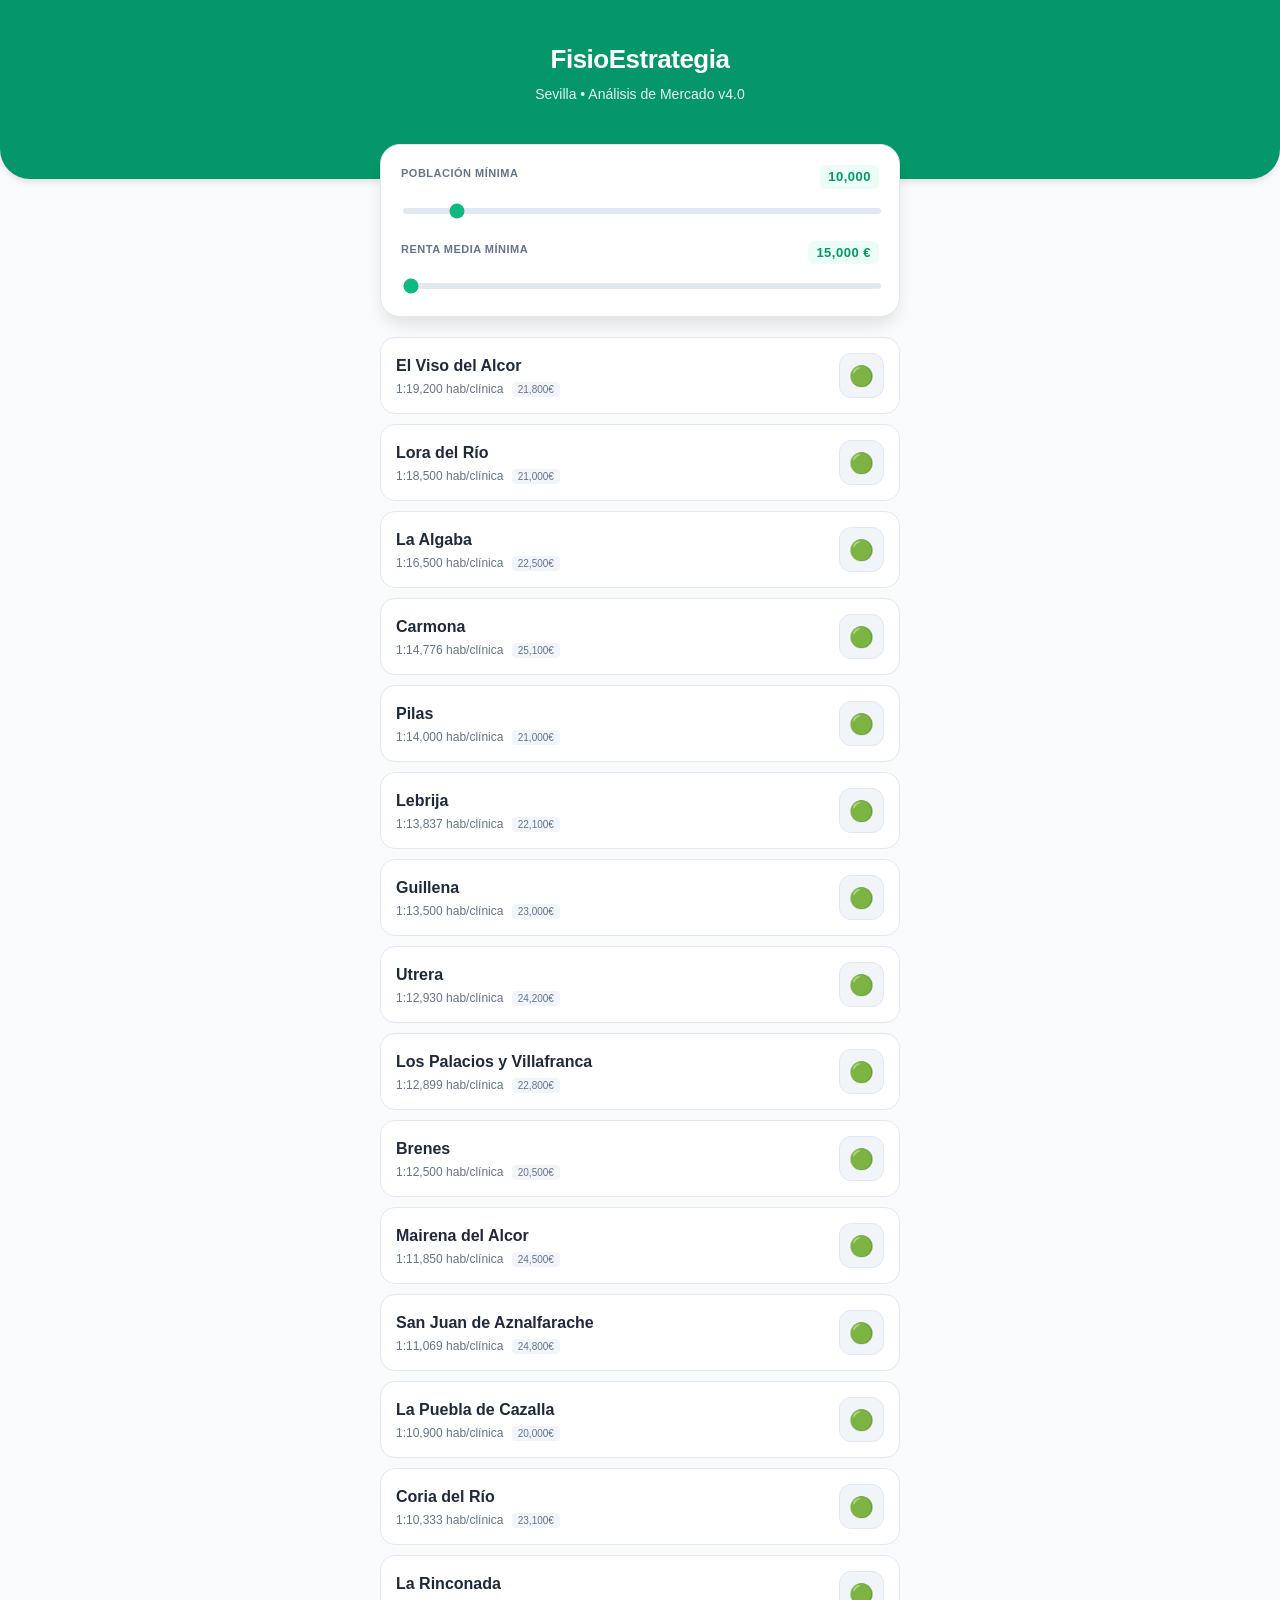
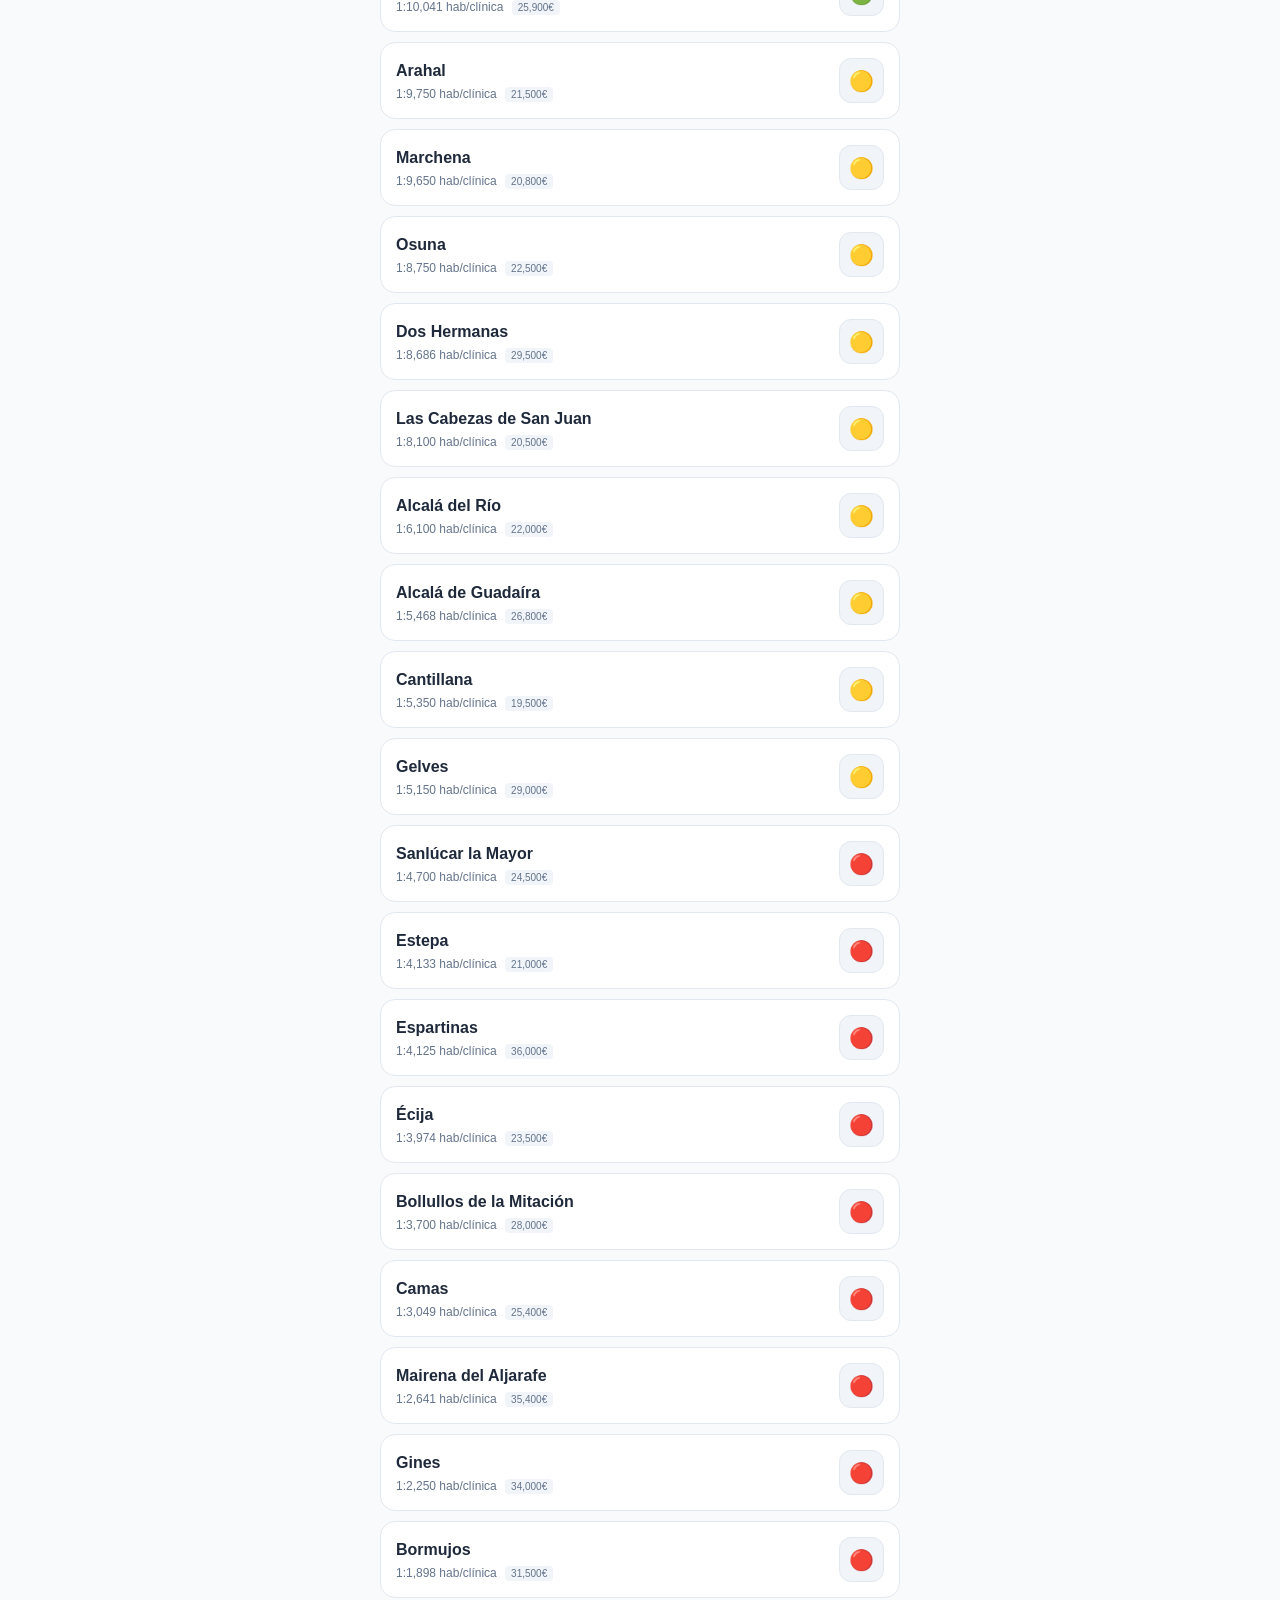
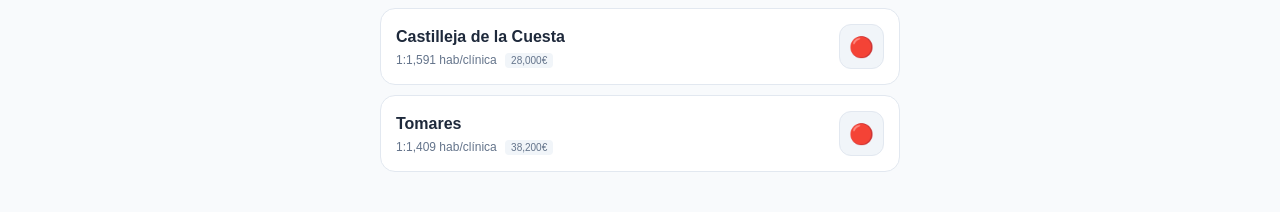
==== index.html @ c44bb5fb "Update index.html" ====
<!DOCTYPE html>
<html lang="es">
<head>
    <meta charset="UTF-8">
    <meta name="viewport" content="width=device-width, initial-scale=1.0, maximum-scale=1.0, user-scalable=no">
    <title>FisioEstrategia Sevilla</title>
    <style>
        :root { --p: #10b981; --pd: #059669; --bg: #f8fafc; --t: #1e293b; --tm: #64748b; }
        * { box-sizing: border-box; font-family: -apple-system, BlinkMacSystemFont, "Segoe UI", Roboto, Helvetica, Arial, sans-serif; }
        body { background: var(--bg); color: var(--t); margin: 0; padding-bottom: 40px; line-height: 1.5; }
        
        .header { background: var(--pd); color: white; padding: 40px 20px 60px; text-align: center; border-radius: 0 0 30px 30px; box-shadow: 0 4px 6px -1px rgba(0,0,0,0.1); }
        .header h1 { margin: 0; font-size: 26px; font-weight: 800; letter-spacing: -0.5px; }
        
        .main { max-width: 550px; margin: -35px auto 0; padding: 0 15px; }
        
        .card { background: white; border-radius: 20px; padding: 20px; border: 1px solid #e2e8f0; box-shadow: 0 10px 15px -3px rgba(0,0,0,0.1); margin-bottom: 20px; }
        
        .filter-label { display: flex; justify-content: space-between; font-weight: 800; font-size: 11px; text-transform: uppercase; letter-spacing: 0.5px; margin-bottom: 8px; color: var(--tm); }
        .val-tag { background: #ecfdf5; color: var(--pd); padding: 2px 8px; border-radius: 6px; font-size: 13px; }
        
        input[type=range] { width: 100%; height: 6px; background: #e2e8f0; border-radius: 5px; appearance: none; accent-color: var(--p); cursor: pointer; margin-bottom: 5px; }
        
        .list { display: flex; flex-direction: column; gap: 10px; }
        
        .item { background: white; border-radius: 15px; padding: 15px; border: 1px solid #e2e8f0; display: flex; align-items: center; justify-content: space-between; cursor: pointer; transition: transform 0.2s, background 0.2s; }
        .item:active { transform: scale(0.98); background: #f1f5f9; }
        
        .name { font-weight: 800; font-size: 16px; margin-bottom: 2px; color: var(--t); }
        .info { font-size: 12px; color: var(--tm); font-weight: 500; }
        
        .rank { font-size: 20px; background: #f1f5f9; width: 45px; height: 45px; display: flex; align-items: center; justify-content: center; border-radius: 12px; border: 1px solid #e2e8f0; }
        
        .badge-renta { font-size: 10px; background: #f1f5f9; padding: 2px 6px; border-radius: 4px; margin-left: 5px; color: var(--tm); }
    </style>
</head>
<body>

    <div class="header">
        <h1>FisioEstrategia</h1>
        <p style="opacity: 0.9; font-size: 14px; margin-top: 5px; font-weight: 500;">Sevilla • Análisis de Mercado v4.0</p>
    </div>

    <div class="main">
        <div class="card">
            <div class="filter-label">
                <span>Población Mínima</span>
                <span class="val-tag" id="pv">10.000</span>
            </div>
            <input type="range" id="pf" min="0" max="100000" step="5000" value="10000">

            <div class="filter-label" style="margin-top:20px;">
                <span>Renta Media Mínima</span>
                <span class="val-tag" id="rv">15.000 €</span>
            </div>
            <input type="range" id="rf" min="15000" max="40000" step="1000" value="15000">
        </div>

        <div id="list" class="list"></div>
    </div>

    <script>
        // Datos reales de los 35 municipios principales de Sevilla
        const data = [
            {n:"Dos Hermanas",p:138981,c:16,r:29500},
            {n:"Alcalá de Guadaíra",p:76547,c:14,r:26800},
            {n:"Utrera",p:51718,c:4,r:24200},
            {n:"Mairena del Aljarafe",p:47541,c:18,r:35400},
            {n:"La Rinconada",p:40162,c:4,r:25900},
            {n:"Écija",p:39743,c:10,r:23500},
            {n:"Los Palacios y Villafranca",p:38698,c:3,r:22800},
            {n:"Coria del Río",p:31000,c:3,r:23100},
            {n:"Carmona",p:29551,c:2,r:25100},
            {n:"Lebrija",p:27674,c:2,r:22100},
            {n:"Camas",p:27444,c:9,r:25400},
            {n:"Tomares",p:25370,c:18,r:38200},
            {n:"Mairena del Alcor",p:23700,c:2,r:24500},
            {n:"Bormujos",p:22780,c:12,r:31500},
            {n:"San Juan de Aznalfarache",p:22138,c:2,r:24800},
            {n:"Arahal",p:19500,c:2,r:21500},
            {n:"Marchena",p:19300,c:2,r:20800},
            {n:"El Viso del Alcor",p:19200,c:1,r:21800},
            {n:"Lora del Río",p:18500,c:1,r:21000},
            {n:"Osuna",p:17500,c:2,r:22500},
            {n:"Castilleja de la Cuesta",p:17500,c:11,r:28000},
            {n:"La Algaba",p:16500,c:1,r:22500},
            {n:"Espartinas",p:16500,c:4,r:36000},
            {n:"Las Cabezas de San Juan",p:16200,c:2,r:20500},
            {n:"Sanlúcar la Mayor",p:14100,c:3,r:24500},
            {n:"Pilas",p:14000,c:1,r:21000},
            {n:"Guillena",p:13500,c:1,r:23000},
            {n:"Gines",p:13500,c:6,r:34000},
            {n:"Brenes",p:12500,c:1,r:20500},
            {n:"Estepa",p:12400,c:3,r:21000},
            {n:"Alcalá del Río",p:12200,c:2,r:22000},
            {n:"Bollullos de la Mitación",p:11100,c:3,r:28000},
            {n:"La Puebla de Cazalla",p:10900,c:1,r:20000},
            {n:"Cantillana",p:10700,c:2,r:19500},
            {n:"Gelves",p:10300,c:2,r:29000}
        ];

        function render() {
            const minP = document.getElementById('pf').value;
            const minR = document.getElementById('rf').value;
            
            // Actualizar etiquetas de los filtros
            document.getElementById('pv').innerText = parseInt(minP).toLocaleString();
            document.getElementById('rv').innerText = parseInt(minR).toLocaleString() + ' €';
            
            const list = document.getElementById('list');
            list.innerHTML = '';
            
            // Filtrar, ordenar por ratio y mostrar
            data.filter(d => d.p >= minP && d.r >= minR)
                .sort((a,b) => (b.p/b.c) - (a.p/a.c))
                .forEach(item => {
                    const ratio = Math.round(item.p / item.c);
                    
                    // Lógica de semáforo
                    let emoji = "🔴";
                    if (ratio > 10000) emoji = "🟢";
                    else if (ratio > 5000) emoji = "🟡";

                    const div = document.createElement('div');
                    div.className = 'item';
                    div.innerHTML = `
                        <div>
                            <div class="name">${item.n}</div>
                            <div class="info">
                                1:${ratio.toLocaleString()} hab/clínica 
                                <span class="badge-renta">${item.r.toLocaleString()}€</span>
                            </div>
                        </div>
                        <div class="rank">${emoji}</div>
                    `;
                    list.appendChild(div);
                });
        }

        // Listeners para los sliders
        document.getElementById('pf').oninput = render;
        document.getElementById('rf').oninput = render;

        // Carga inicial
        window.onload = render;
    </script>
</body>
</html>
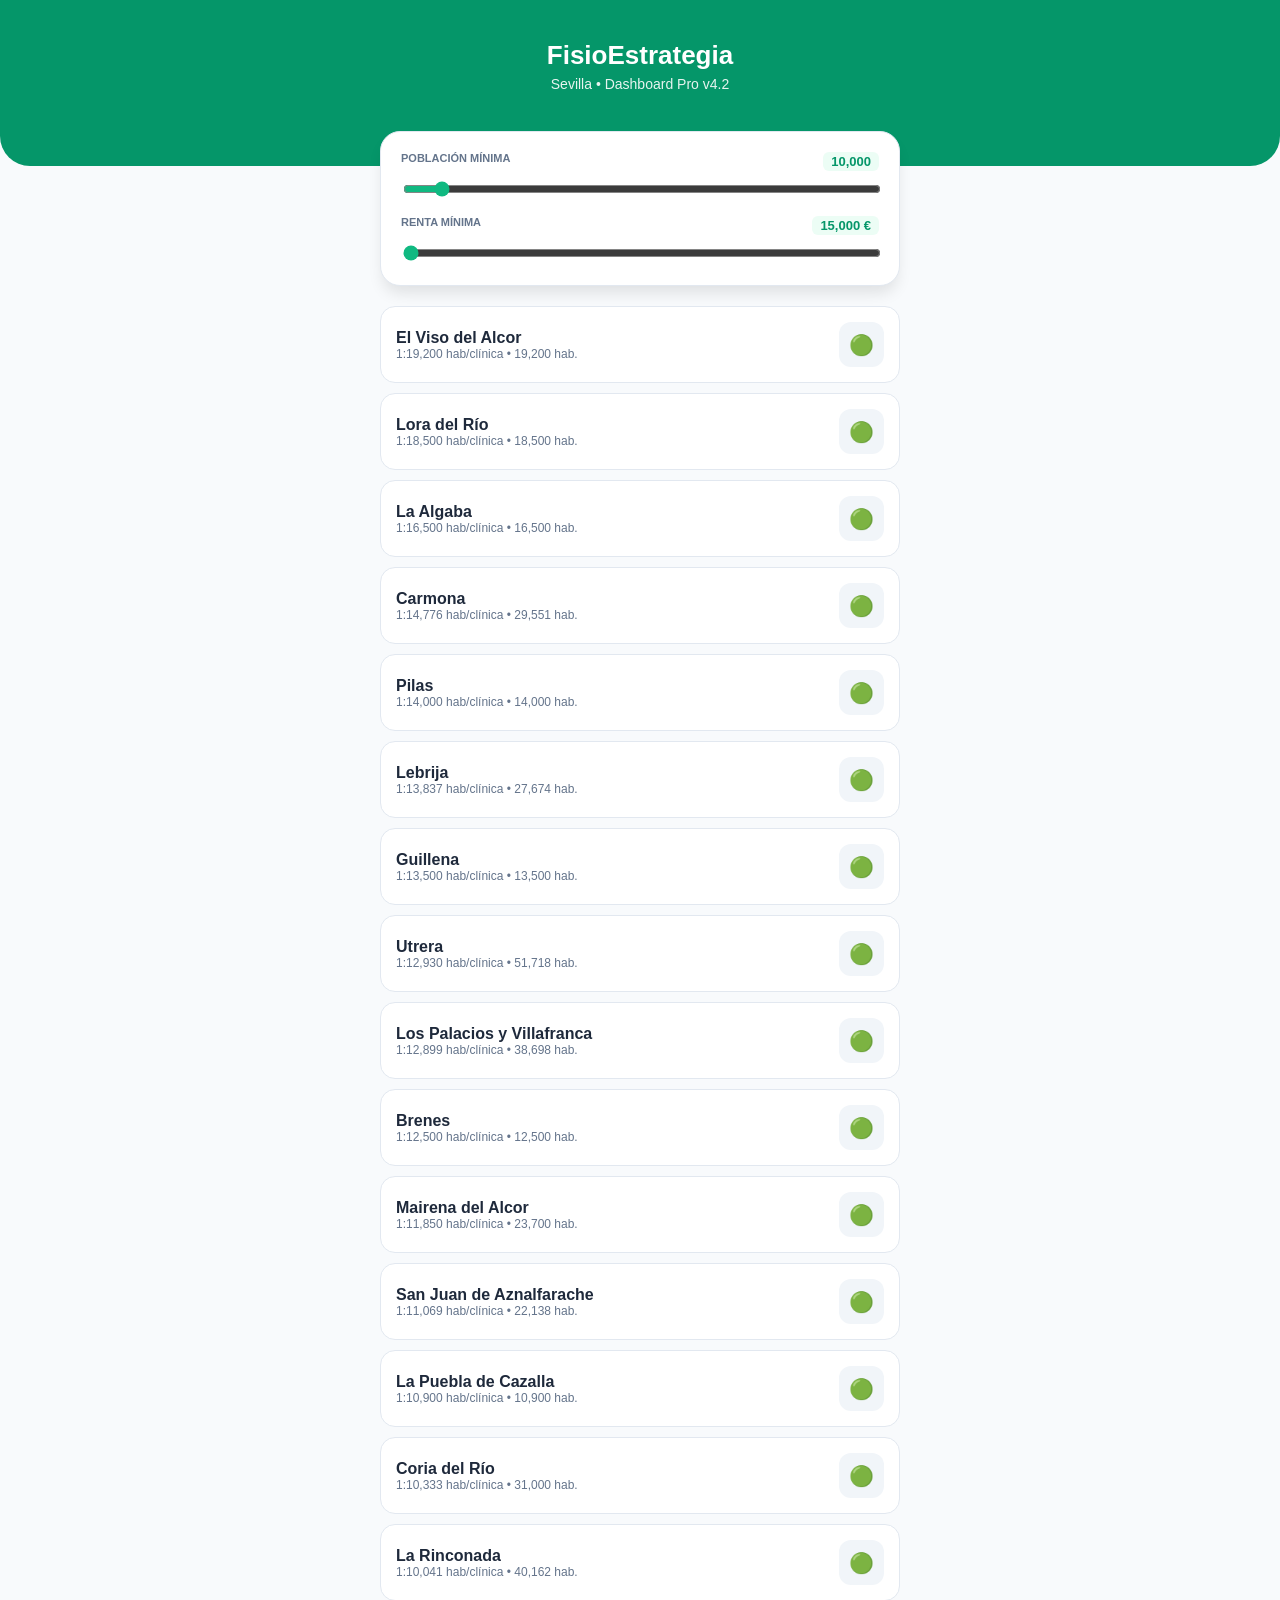
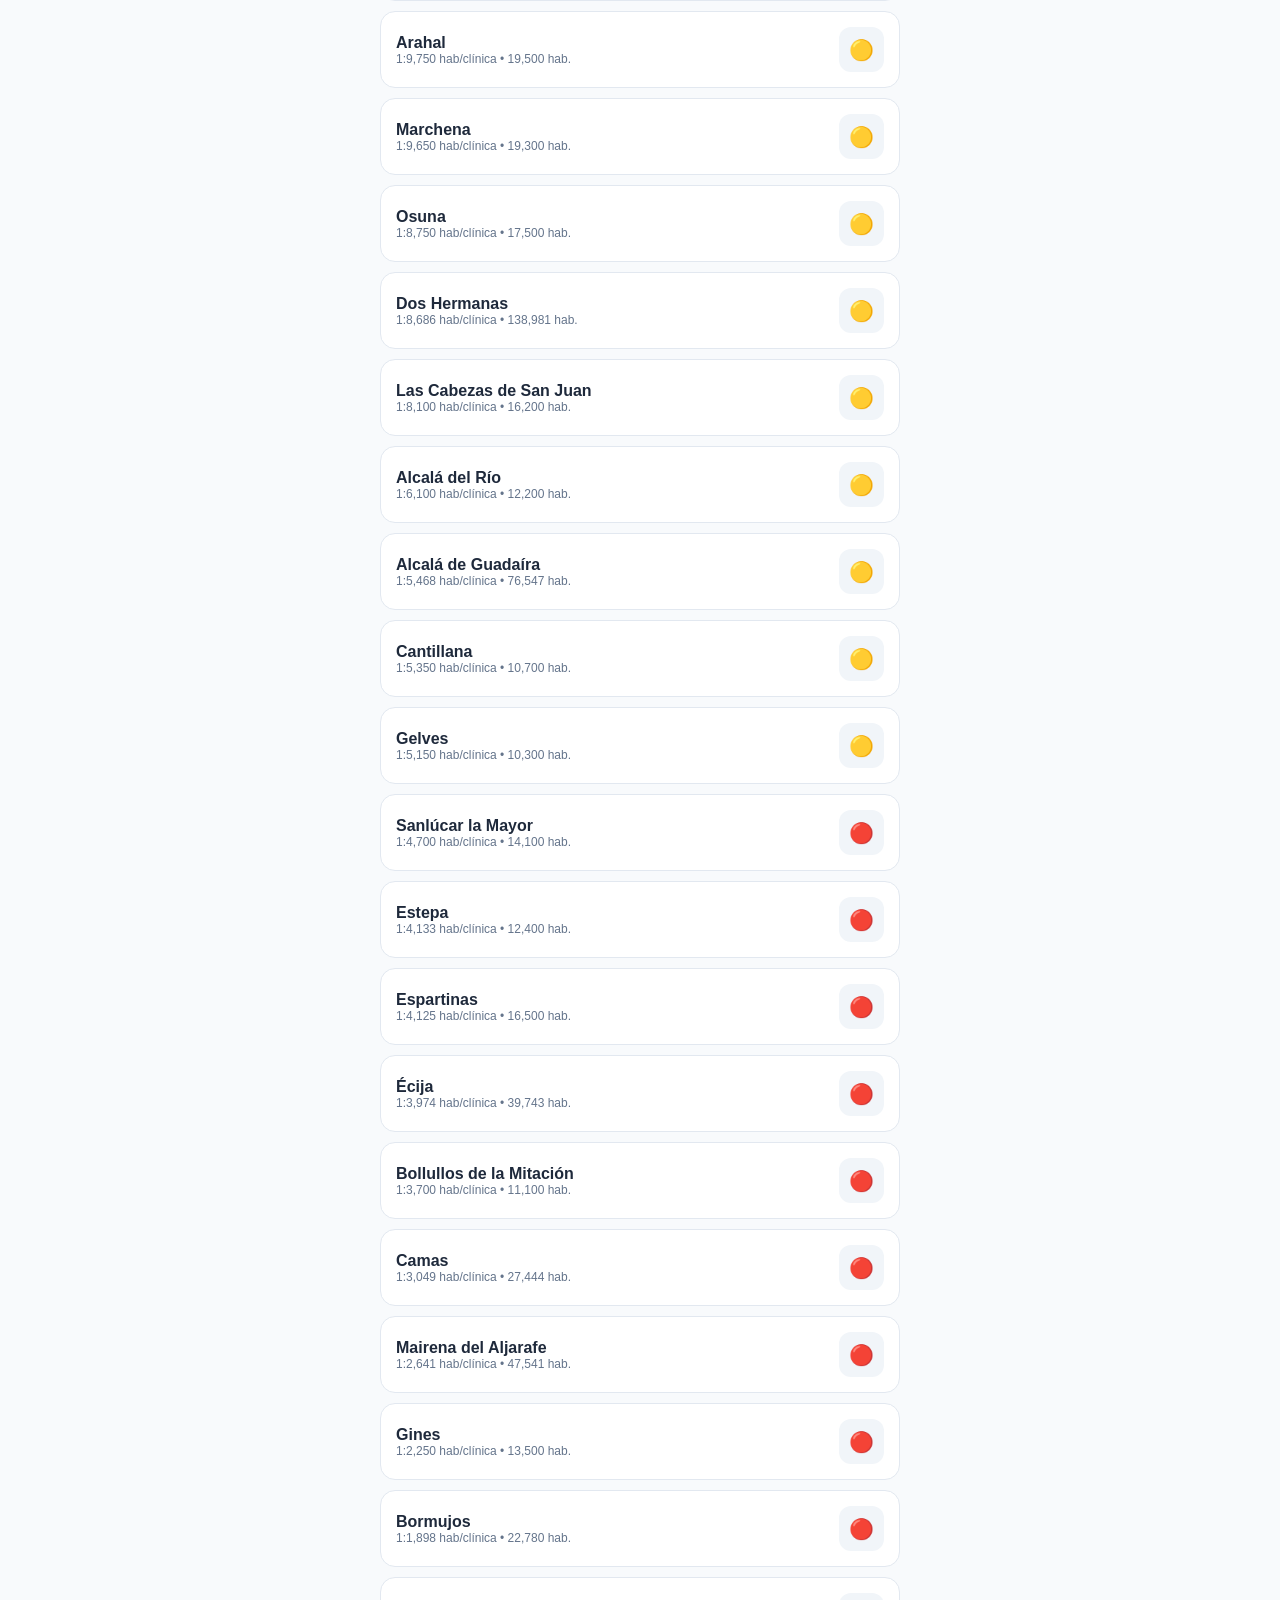
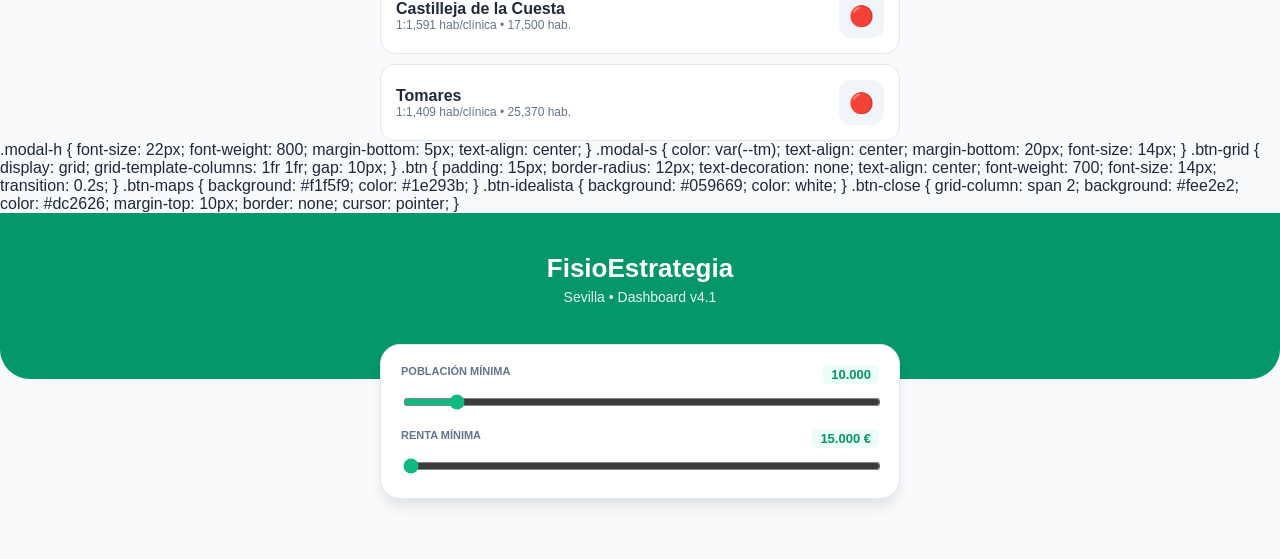
==== commit 2a7da370: "Update index.html" ====
--- a/index.html
+++ b/index.html
@@ -1,4 +1,4 @@
-<!DOCTYPE html>
+<!DOCTYPE html><!DOCTYPE html>
 <html lang="es">
 <head>
     <meta charset="UTF-8">
@@ -6,130 +6,123 @@
     <title>FisioEstrategia Sevilla</title>
     <style>
         :root { --p: #10b981; --pd: #059669; --bg: #f8fafc; --t: #1e293b; --tm: #64748b; }
-        * { box-sizing: border-box; font-family: -apple-system, BlinkMacSystemFont, "Segoe UI", Roboto, Helvetica, Arial, sans-serif; }
-        body { background: var(--bg); color: var(--t); margin: 0; padding-bottom: 40px; line-height: 1.5; }
+        * { box-sizing: border-box; font-family: -apple-system, sans-serif; }
+        body { background: var(--bg); color: var(--t); margin: 0; padding-bottom: 40px; }
         
-        .header { background: var(--pd); color: white; padding: 40px 20px 60px; text-align: center; border-radius: 0 0 30px 30px; box-shadow: 0 4px 6px -1px rgba(0,0,0,0.1); }
-        .header h1 { margin: 0; font-size: 26px; font-weight: 800; letter-spacing: -0.5px; }
+        .header { background: var(--pd); color: white; padding: 40px 20px 60px; text-align: center; border-radius: 0 0 30px 30px; }
+        .header h1 { margin: 0; font-size: 26px; font-weight: 800; }
         
         .main { max-width: 550px; margin: -35px auto 0; padding: 0 15px; }
-        
         .card { background: white; border-radius: 20px; padding: 20px; border: 1px solid #e2e8f0; box-shadow: 0 10px 15px -3px rgba(0,0,0,0.1); margin-bottom: 20px; }
         
-        .filter-label { display: flex; justify-content: space-between; font-weight: 800; font-size: 11px; text-transform: uppercase; letter-spacing: 0.5px; margin-bottom: 8px; color: var(--tm); }
+        .filter-label { display: flex; justify-content: space-between; font-weight: 800; font-size: 11px; text-transform: uppercase; margin-bottom: 8px; color: var(--tm); }
         .val-tag { background: #ecfdf5; color: var(--pd); padding: 2px 8px; border-radius: 6px; font-size: 13px; }
-        
-        input[type=range] { width: 100%; height: 6px; background: #e2e8f0; border-radius: 5px; appearance: none; accent-color: var(--p); cursor: pointer; margin-bottom: 5px; }
+        input[type=range] { width: 100%; accent-color: var(--p); cursor: pointer; }
         
         .list { display: flex; flex-direction: column; gap: 10px; }
+        .item { background: white; border-radius: 15px; padding: 15px; border: 1px solid #e2e8f0; display: flex; align-items: center; justify-content: space-between; cursor: pointer; transition: 0.2s; }
+        .item:active { background: #f1f5f9; transform: scale(0.98); }
+        .name { font-weight: 800; font-size: 16px; }
+        .info { font-size: 12px; color: var(--tm); }
+        .rank { font-size: 20px; background: #f1f5f9; width: 45px; height: 45px; display: flex; align-items: center; justify-content: center; border-radius: 12px; }
+
+        /* MODAL ESTILO FISIO */
+        .modal { position: fixed; inset: 0; background: rgba(0,0,0,0.6); display: none; align-items: flex-end; z-index: 1000; padding: 10px; }
+        .modal.active { display: flex; }
+        .modal-content { background: white; width: 100%; max-width: 500px; margin: 0 auto; border-radius: 25px; padding: 25px; animation: slideUp 0.3s ease-out; box-shadow: 0 -10px 25px rgba(0,0,0,0.1); }
+        @keyframes slideUp { from { transform: translateY(100%); } to { transform: translateY(0); } }
         
-        .item { background: white; border-radius: 15px; padding: 15px; border: 1px solid #e2e8f0; display: flex; align-items: center; justify-content: space-between; cursor: pointer; transition: transform 0.2s, background 0.2s; }
-        .item:active { transform: scale(0.98); background: #f1f5f9; }
+        .modal-h { font-size: 24px; font-weight: 800; margin-bottom: 10px; text-align: center; color: var(--t); }
+        .modal-details { display: grid; grid-template-columns: 1fr 1fr; gap: 10px; margin-bottom: 20px; }
+        .det-box { background: #f8fafc; padding: 12px; border-radius: 12px; text-align: center; border: 1px solid #e2e8f0; }
+        .det-label { font-size: 10px; text-transform: uppercase; color: var(--tm); font-weight: 700; margin-bottom: 4px; }
+        .det-val { font-size: 16px; font-weight: 800; color: var(--pd); }
         
-        .name { font-weight: 800; font-size: 16px; margin-bottom: 2px; color: var(--t); }
-        .info { font-size: 12px; color: var(--tm); font-weight: 500; }
-        
-        .rank { font-size: 20px; background: #f1f5f9; width: 45px; height: 45px; display: flex; align-items: center; justify-content: center; border-radius: 12px; border: 1px solid #e2e8f0; }
-        
-        .badge-renta { font-size: 10px; background: #f1f5f9; padding: 2px 6px; border-radius: 4px; margin-left: 5px; color: var(--tm); }
+        .btn-grid { display: grid; grid-template-columns: 1fr 1fr; gap: 12px; }
+        .btn { padding: 16px; border-radius: 14px; text-decoration: none; text-align: center; font-weight: 700; font-size: 14px; transition: 0.2s; border: none; }
+        .btn-maps { background: #f1f5f9; color: #1e293b; }
+        .btn-idealista { background: #059669; color: white; }
+        .btn-close { grid-column: span 2; background: #f1f5f9; color: #64748b; margin-top: 10px; cursor: pointer; }
+        .btn:active { opacity: 0.8; transform: scale(0.98); }
     </style>
 </head>
 <body>
 
     <div class="header">
         <h1>FisioEstrategia</h1>
-        <p style="opacity: 0.9; font-size: 14px; margin-top: 5px; font-weight: 500;">Sevilla • Análisis de Mercado v4.0</p>
+        <p style="opacity: 0.9; font-size: 14px; margin-top: 5px;">Sevilla • Dashboard Pro v4.2</p>
     </div>
 
     <div class="main">
         <div class="card">
-            <div class="filter-label">
-                <span>Población Mínima</span>
-                <span class="val-tag" id="pv">10.000</span>
-            </div>
-            <input type="range" id="pf" min="0" max="100000" step="5000" value="10000">
-
-            <div class="filter-label" style="margin-top:20px;">
-                <span>Renta Media Mínima</span>
-                <span class="val-tag" id="rv">15.000 €</span>
-            </div>
+            <div class="filter-label"><span>Población Mínima</span><span class="val-tag" id="pv">10.000</span></div>
+            <input type="range" id="pf" min="0" max="150000" step="5000" value="10000">
+            <div class="filter-label" style="margin-top:15px;"><span>Renta Mínima</span><span class="val-tag" id="rv">15.000 €</span></div>
             <input type="range" id="rf" min="15000" max="40000" step="1000" value="15000">
         </div>
-
         <div id="list" class="list"></div>
     </div>
 
+    <div id="md" class="modal" onclick="if(event.target==this) closeModal()">
+        <div class="modal-content">
+            <div id="mt" class="modal-h"></div>
+            <div class="modal-details">
+                <div class="det-box"><div class="det-label">Población</div><div id="md-p" class="det-val"></div></div>
+                <div class="det-box"><div class="det-label">Clínicas</div><div id="md-c" class="det-val"></div></div>
+                <div class="det-box"><div class="det-label">Renta Media</div><div id="md-r" class="det-val"></div></div>
+                <div class="det-box"><div class="det-label">Ratio Hab/Clínica</div><div id="md-rt" class="det-val"></div></div>
+            </div>
+            <div class="btn-grid">
+                <a id="lm" target="_blank" class="btn btn-maps">📍 Google Maps</a>
+                <a id="li" target="_blank" class="btn btn-idealista">🏠 Locales Idealista</a>
+                <button class="btn btn-close" onclick="closeModal()">Volver al listado</button>
+            </div>
+        </div>
+    </div>
+
     <script>
-        // Datos reales de los 35 municipios principales de Sevilla
         const data = [
-            {n:"Dos Hermanas",p:138981,c:16,r:29500},
-            {n:"Alcalá de Guadaíra",p:76547,c:14,r:26800},
-            {n:"Utrera",p:51718,c:4,r:24200},
-            {n:"Mairena del Aljarafe",p:47541,c:18,r:35400},
-            {n:"La Rinconada",p:40162,c:4,r:25900},
-            {n:"Écija",p:39743,c:10,r:23500},
-            {n:"Los Palacios y Villafranca",p:38698,c:3,r:22800},
-            {n:"Coria del Río",p:31000,c:3,r:23100},
-            {n:"Carmona",p:29551,c:2,r:25100},
-            {n:"Lebrija",p:27674,c:2,r:22100},
-            {n:"Camas",p:27444,c:9,r:25400},
-            {n:"Tomares",p:25370,c:18,r:38200},
-            {n:"Mairena del Alcor",p:23700,c:2,r:24500},
-            {n:"Bormujos",p:22780,c:12,r:31500},
-            {n:"San Juan de Aznalfarache",p:22138,c:2,r:24800},
-            {n:"Arahal",p:19500,c:2,r:21500},
-            {n:"Marchena",p:19300,c:2,r:20800},
-            {n:"El Viso del Alcor",p:19200,c:1,r:21800},
-            {n:"Lora del Río",p:18500,c:1,r:21000},
-            {n:"Osuna",p:17500,c:2,r:22500},
-            {n:"Castilleja de la Cuesta",p:17500,c:11,r:28000},
-            {n:"La Algaba",p:16500,c:1,r:22500},
-            {n:"Espartinas",p:16500,c:4,r:36000},
-            {n:"Las Cabezas de San Juan",p:16200,c:2,r:20500},
-            {n:"Sanlúcar la Mayor",p:14100,c:3,r:24500},
-            {n:"Pilas",p:14000,c:1,r:21000},
-            {n:"Guillena",p:13500,c:1,r:23000},
-            {n:"Gines",p:13500,c:6,r:34000},
-            {n:"Brenes",p:12500,c:1,r:20500},
-            {n:"Estepa",p:12400,c:3,r:21000},
-            {n:"Alcalá del Río",p:12200,c:2,r:22000},
-            {n:"Bollullos de la Mitación",p:11100,c:3,r:28000},
-            {n:"La Puebla de Cazalla",p:10900,c:1,r:20000},
-            {n:"Cantillana",p:10700,c:2,r:19500},
-            {n:"Gelves",p:10300,c:2,r:29000}
+            {n:"Dos Hermanas",p:138981,c:16,r:29500},{n:"Alcalá de Guadaíra",p:76547,c:14,r:26800},{n:"Utrera",p:51718,c:4,r:24200},{n:"Mairena del Aljarafe",p:47541,c:18,r:35400},{n:"La Rinconada",p:40162,c:4,r:25900},{n:"Écija",p:39743,c:10,r:23500},{n:"Los Palacios y Villafranca",p:38698,c:3,r:22800},{n:"Coria del Río",p:31000,c:3,r:23100},{n:"Carmona",p:29551,c:2,r:25100},{n:"Lebrija",p:27674,c:2,r:22100},{n:"Camas",p:27444,c:9,r:25400},{n:"Tomares",p:25370,c:18,r:38200},{n:"Mairena del Alcor",p:23700,c:2,r:24500},{n:"Bormujos",p:22780,c:12,r:31500},{n:"San Juan de Aznalfarache",p:22138,c:2,r:24800},{n:"Arahal",p:19500,c:2,r:21500},{n:"Marchena",p:19300,c:2,r:20800},{n:"El Viso del Alcor",p:19200,c:1,r:21800},{n:"Lora del Río",p:18500,c:1,r:21000},{n:"Osuna",p:17500,c:2,r:22500},{n:"Castilleja de la Cuesta",p:17500,c:11,r:28000},{n:"La Algaba",p:16500,c:1,r:22500},{n:"Espartinas",p:16500,c:4,r:36000},{n:"Las Cabezas de San Juan",p:16200,c:2,r:20500},{n:"Sanlúcar la Mayor",p:14100,c:3,r:24500},{n:"Pilas",p:14000,c:1,r:21000},{n:"Guillena",p:13500,c:1,r:23000},{n:"Gines",p:13500,c:6,r:34000},{n:"Brenes",p:12500,c:1,r:20500},{n:"Estepa",p:12400,c:3,r:21000},{n:"Alcalá del Río",p:12200,c:2,r:22000},{n:"Bollullos de la Mitación",p:11100,c:3,r:28000},{n:"La Puebla de Cazalla",p:10900,c:1,r:20000},{n:"Cantillana",p:10700,c:2,r:19500},{n:"Gelves",p:10300,c:2,r:29000}
         ];
+
+        function openModal(item) {
+            const ratio = Math.round(item.p / item.c);
+            document.getElementById('mt').innerText = item.n;
+            document.getElementById('md-p').innerText = item.p.toLocaleString();
+            document.getElementById('md-c').innerText = item.c;
+            document.getElementById('md-r').innerText = item.r.toLocaleString() + " €";
+            document.getElementById('md-rt').innerText = "1:" + ratio.toLocaleString();
+            
+            document.getElementById('lm').href = `https://www.google.com/maps/search/fisioterapia+en+${item.n}+Sevilla`;
+            document.getElementById('li').href = `https://www.idealista.com/alquiler-locales/${item.n.toLowerCase().replace(/\s/g, '-')}-sevilla/`;
+            document.getElementById('md').classList.add('active');
+        }
+
+        function closeModal() {
+            document.getElementById('md').classList.remove('active');
+        }
 
         function render() {
             const minP = document.getElementById('pf').value;
             const minR = document.getElementById('rf').value;
-            
-            // Actualizar etiquetas de los filtros
             document.getElementById('pv').innerText = parseInt(minP).toLocaleString();
             document.getElementById('rv').innerText = parseInt(minR).toLocaleString() + ' €';
             
             const list = document.getElementById('list');
             list.innerHTML = '';
             
-            // Filtrar, ordenar por ratio y mostrar
             data.filter(d => d.p >= minP && d.r >= minR)
                 .sort((a,b) => (b.p/b.c) - (a.p/a.c))
                 .forEach(item => {
-                    const ratio = Math.round(item.p / item.c);
-                    
-                    // Lógica de semáforo
-                    let emoji = "🔴";
-                    if (ratio > 10000) emoji = "🟢";
-                    else if (ratio > 5000) emoji = "🟡";
-
+                    const ratio = Math.round(item.p/item.c);
+                    const emoji = ratio > 10000 ? "🟢" : (ratio > 5000 ? "🟡" : "🔴");
                     const div = document.createElement('div');
                     div.className = 'item';
+                    div.onclick = () => openModal(item);
                     div.innerHTML = `
                         <div>
                             <div class="name">${item.n}</div>
-                            <div class="info">
-                                1:${ratio.toLocaleString()} hab/clínica 
-                                <span class="badge-renta">${item.r.toLocaleString()}€</span>
-                            </div>
+                            <div class="info">1:${ratio.toLocaleString()} hab/clínica • ${item.p.toLocaleString()} hab.</div>
                         </div>
                         <div class="rank">${emoji}</div>
                     `;
@@ -137,12 +130,51 @@
                 });
         }
 
-        // Listeners para los sliders
         document.getElementById('pf').oninput = render;
         document.getElementById('rf').oninput = render;
-
-        // Carga inicial
         window.onload = render;
     </script>
 </body>
 </html>
+        .modal-h { font-size: 22px; font-weight: 800; margin-bottom: 5px; text-align: center; }
+        .modal-s { color: var(--tm); text-align: center; margin-bottom: 20px; font-size: 14px; }
+        
+        .btn-grid { display: grid; grid-template-columns: 1fr 1fr; gap: 10px; }
+        .btn { padding: 15px; border-radius: 12px; text-decoration: none; text-align: center; font-weight: 700; font-size: 14px; transition: 0.2s; }
+        .btn-maps { background: #f1f5f9; color: #1e293b; }
+        .btn-idealista { background: #059669; color: white; }
+        .btn-close { grid-column: span 2; background: #fee2e2; color: #dc2626; margin-top: 10px; border: none; cursor: pointer; }
+    </style>
+</head>
+<body>
+
+    <div class="header">
+        <h1>FisioEstrategia</h1>
+        <p style="opacity: 0.9; font-size: 14px; margin-top: 5px;">Sevilla • Dashboard v4.1</p>
+    </div>
+
+    <div class="main">
+        <div class="card">
+            <div class="filter-label"><span>Población Mínima</span><span class="val-tag" id="pv">10.000</span></div>
+            <input type="range" id="pf" min="0" max="100000" step="5000" value="10000">
+            <div class="filter-label" style="margin-top:15px;"><span>Renta Mínima</span><span class="val-tag" id="rv">15.000 €</span></div>
+            <input type="range" id="rf" min="15000" max="40000" step="1000" value="15000">
+        </div>
+        <div id="list"></div>
+    </div>
+
+    <div id="md" class="modal">
+        <div class="modal-content">
+            <div id="mt" class="modal-h"></div>
+            <div id="ms" class="modal-s"></div>
+            <div class="btn-grid">
+                <a id="lm" target="_blank" class="btn btn-maps">📍 Ver en Mapa</a>
+                <a id="li" target="_blank" class="btn btn-idealista">🏠 Buscar Locales</a>
+                <button class="btn btn-close" onclick="closeModal()">Cerrar</button>
+            </div>
+        </div>
+    </div>
+
+    <script>
+        const data = [
+            {n:"Dos Hermanas",p:138981,c:16,r:29500},{n:"Alcalá de Guadaíra",p:76547,c:14,r:26800},{n:"Utrera",p:51718,c:4,r:24200},{n:"Mairena del Aljarafe",p:47541,c:18,r:35400},{n:"La Rinconada",p:40162,c:4,r:25900},{n:"Écija",p:39743,c:10,r:23500},{n:"Los Palacios y Villafranca",p:38698,c:3,r:22800},{n:"Coria del Río",p:31000,c:3,r:23100},{n:"Carmona",p:29551,c:2,r:25100},{n:"Lebrija",p:27674,c:2,r:22100},{n:"Camas",p:27444,c:9,r:25400},{n:"Tomares",p:25370,c:18,r:38200},{n:"Mairena del Alcor",p:23700,c:2,r:24500},{n:"Bormujos",p:22780,c:12,r:31500},{n:"San Juan de Aznalfarache",p:22138,c:2,r:24800},{n:"Arahal",p:19500,c:2,r:21500},{n:"Marchena",p:19300,c:2,r:20800},{n:"El Viso del Alcor",p:19200,c:1,r:21800},{n:"Lora del Río",p:18500,c:1,r:21000},{n:"Osuna",p:17500,c:2,r:22500},{n:"Castilleja de la Cuesta",p:1750
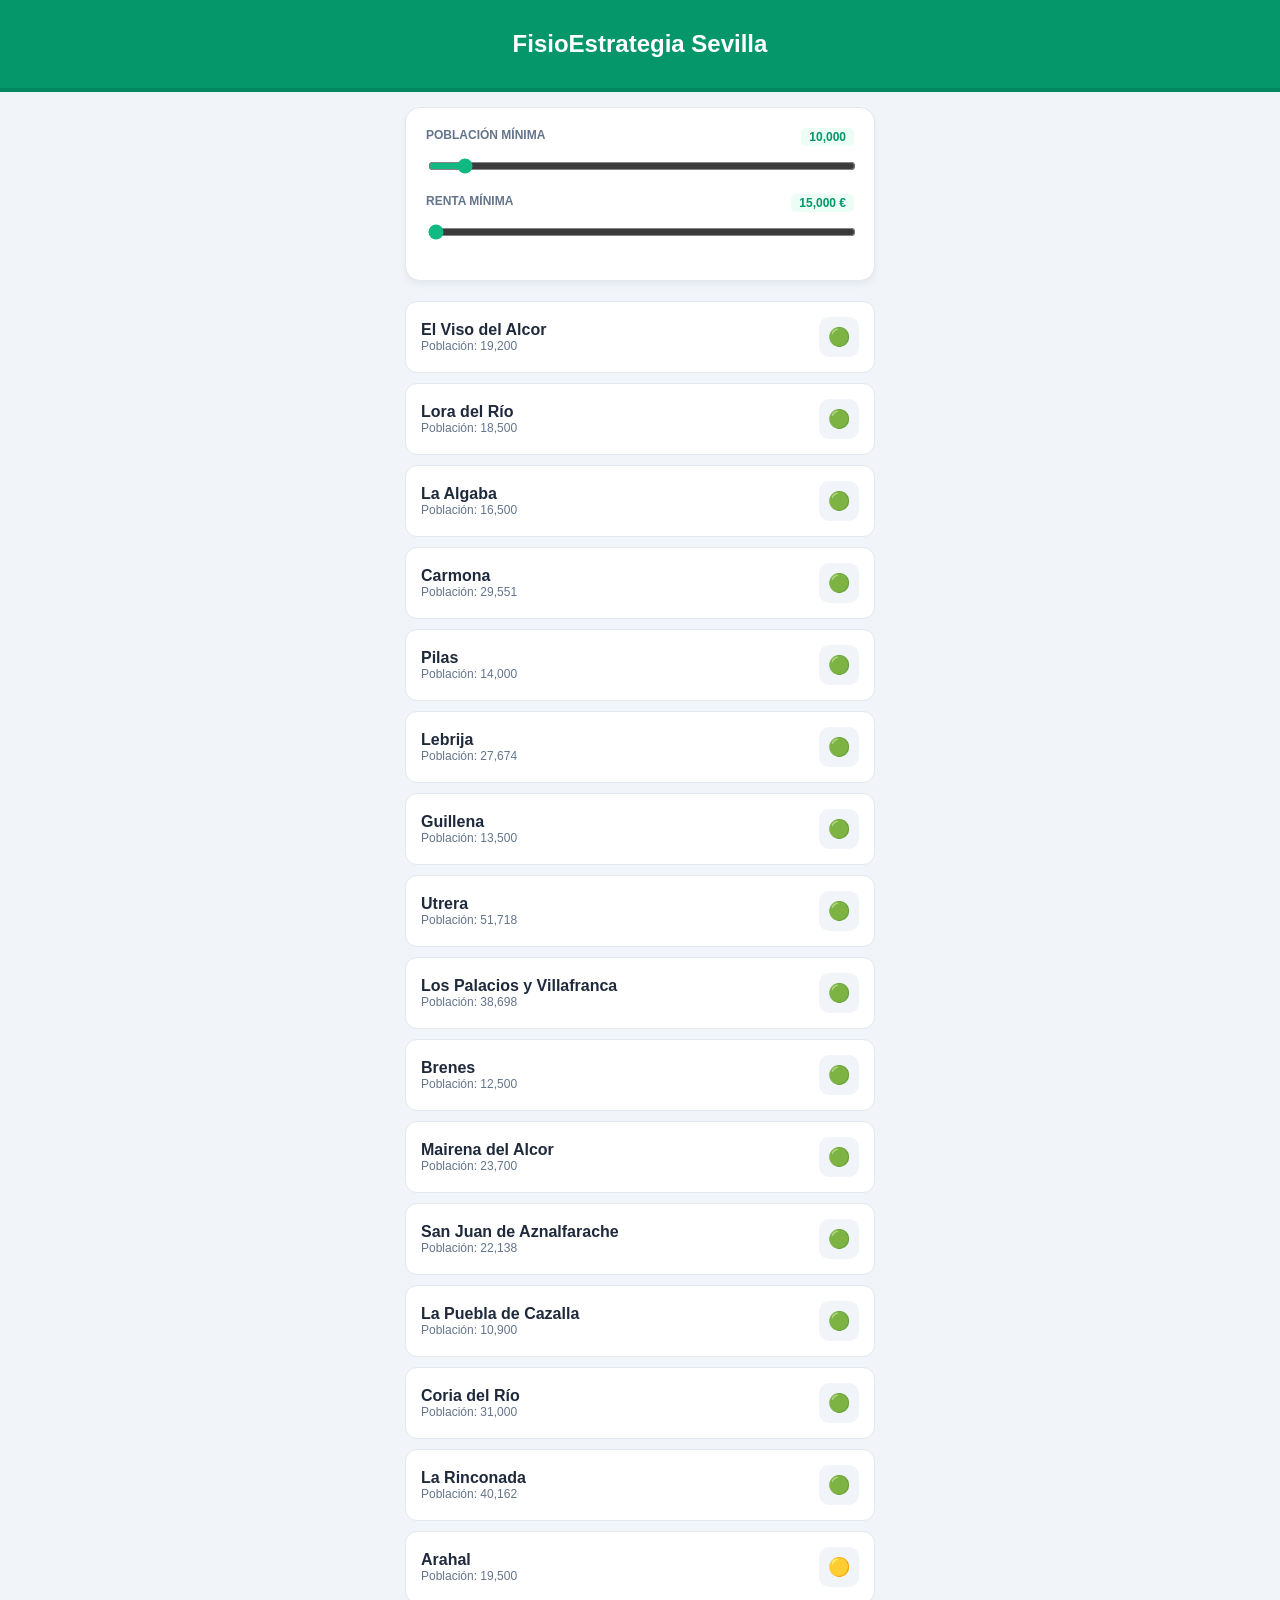
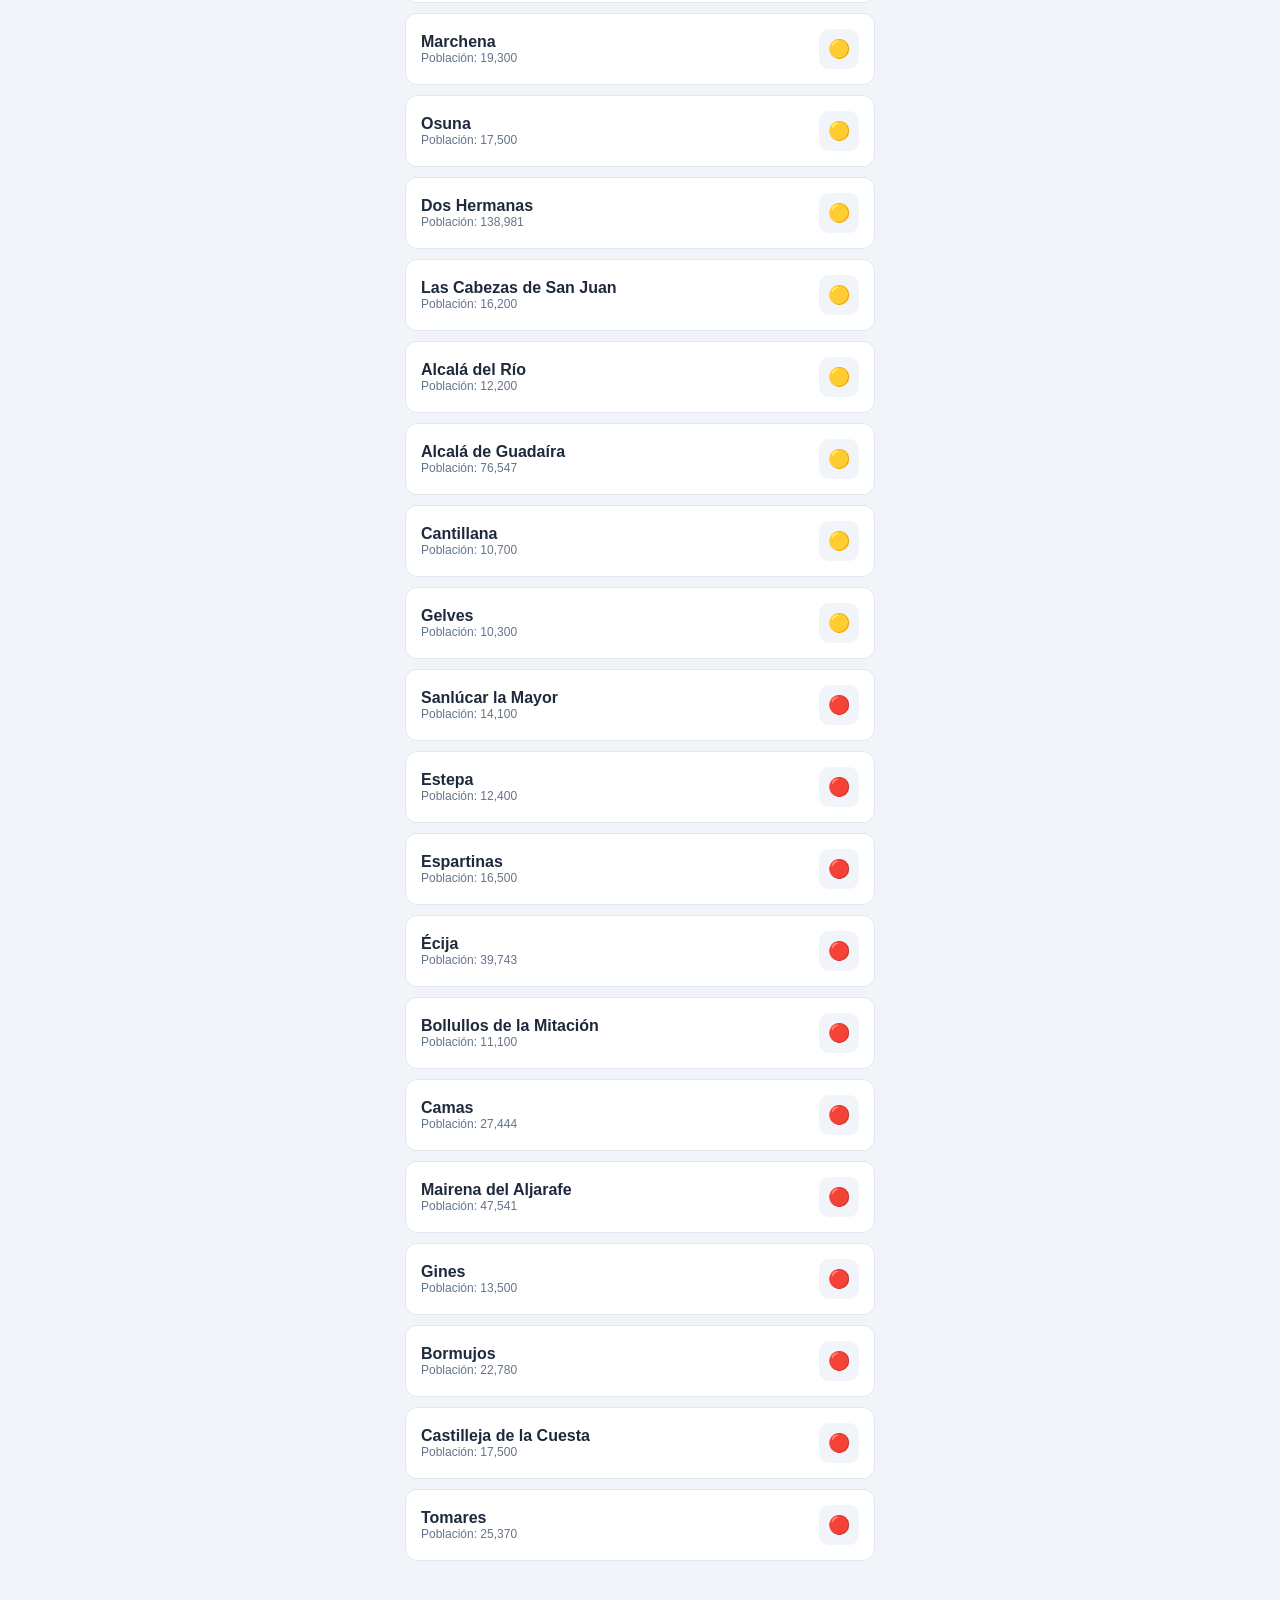
==== commit 635b5fef: "Update index.html" ====
--- a/index.html
+++ b/index.html
@@ -1,82 +1,81 @@
-<!DOCTYPE html><!DOCTYPE html>
+<!DOCTYPE html>
 <html lang="es">
 <head>
     <meta charset="UTF-8">
     <meta name="viewport" content="width=device-width, initial-scale=1.0, maximum-scale=1.0, user-scalable=no">
     <title>FisioEstrategia Sevilla</title>
     <style>
-        :root { --p: #10b981; --pd: #059669; --bg: #f8fafc; --t: #1e293b; --tm: #64748b; }
+        :root { --p: #10b981; --pd: #059669; --bg: #f1f5f9; --t: #1e293b; --tm: #64748b; }
         * { box-sizing: border-box; font-family: -apple-system, sans-serif; }
         body { background: var(--bg); color: var(--t); margin: 0; padding-bottom: 40px; }
         
-        .header { background: var(--pd); color: white; padding: 40px 20px 60px; text-align: center; border-radius: 0 0 30px 30px; }
-        .header h1 { margin: 0; font-size: 26px; font-weight: 800; }
+        /* Cabecera */
+        .header { background: var(--pd); color: white; padding: 30px 20px; text-align: center; border-bottom: 4px solid rgba(0,0,0,0.1); }
+        .header h1 { margin: 0; font-size: 24px; font-weight: 800; }
         
-        .main { max-width: 550px; margin: -35px auto 0; padding: 0 15px; }
-        .card { background: white; border-radius: 20px; padding: 20px; border: 1px solid #e2e8f0; box-shadow: 0 10px 15px -3px rgba(0,0,0,0.1); margin-bottom: 20px; }
+        .main { max-width: 500px; margin: 0 auto; padding: 15px; }
+
+        /* Filtros: SOLO ARRIBA */
+        .filter-card { background: white; border-radius: 15px; padding: 20px; box-shadow: 0 4px 6px rgba(0,0,0,0.05); margin-bottom: 20px; border: 1px solid #e2e8f0; }
+        .f-label { display: flex; justify-content: space-between; font-weight: 700; font-size: 12px; text-transform: uppercase; color: var(--tm); margin-bottom: 10px; }
+        .f-val { background: #ecfdf5; color: var(--pd); padding: 2px 8px; border-radius: 5px; }
+        input[type=range] { width: 100%; accent-color: var(--p); margin-bottom: 20px; }
+
+        /* Lista de Pueblos */
+        .list { display: flex; flex-direction: column; gap: 10px; }
+        .item { background: white; border-radius: 12px; padding: 15px; display: flex; justify-content: space-between; align-items: center; cursor: pointer; border: 1px solid #e2e8f0; transition: 0.2s; }
+        .item:active { background: #f8fafc; transform: scale(0.98); }
+        .n { font-weight: 800; font-size: 16px; }
+        .i { font-size: 12px; color: var(--tm); }
+        .r { width: 40px; height: 40px; border-radius: 10px; display: flex; align-items: center; justify-content: center; font-size: 18px; background: #f1f5f9; }
+
+        /* Modal y Calculadora */
+        .modal { position: fixed; inset: 0; background: rgba(0,0,0,0.7); display: none; align-items: center; justify-content: center; z-index: 1000; padding: 15px; }
+        .modal.active { display: flex; }
+        .modal-content { background: white; width: 100%; max-width: 400px; border-radius: 20px; padding: 20px; position: relative; }
+        .m-h { font-size: 20px; font-weight: 800; margin-bottom: 15px; text-align: center; color: var(--pd); }
         
-        .filter-label { display: flex; justify-content: space-between; font-weight: 800; font-size: 11px; text-transform: uppercase; margin-bottom: 8px; color: var(--tm); }
-        .val-tag { background: #ecfdf5; color: var(--pd); padding: 2px 8px; border-radius: 6px; font-size: 13px; }
-        input[type=range] { width: 100%; accent-color: var(--p); cursor: pointer; }
-        
-        .list { display: flex; flex-direction: column; gap: 10px; }
-        .item { background: white; border-radius: 15px; padding: 15px; border: 1px solid #e2e8f0; display: flex; align-items: center; justify-content: space-between; cursor: pointer; transition: 0.2s; }
-        .item:active { background: #f1f5f9; transform: scale(0.98); }
-        .name { font-weight: 800; font-size: 16px; }
-        .info { font-size: 12px; color: var(--tm); }
-        .rank { font-size: 20px; background: #f1f5f9; width: 45px; height: 45px; display: flex; align-items: center; justify-content: center; border-radius: 12px; }
+        .calc-grid { display: grid; grid-template-columns: 1fr 1fr; gap: 10px; margin-bottom: 20px; }
+        .c-box { background: #f8fafc; padding: 10px; border-radius: 10px; border: 1px solid #e2e8f0; text-align: center; }
+        .c-lbl { font-size: 10px; color: var(--tm); text-transform: uppercase; font-weight: 700; }
+        .c-val { font-size: 14px; font-weight: 800; }
 
-        /* MODAL ESTILO FISIO */
-        .modal { position: fixed; inset: 0; background: rgba(0,0,0,0.6); display: none; align-items: flex-end; z-index: 1000; padding: 10px; }
-        .modal.active { display: flex; }
-        .modal-content { background: white; width: 100%; max-width: 500px; margin: 0 auto; border-radius: 25px; padding: 25px; animation: slideUp 0.3s ease-out; box-shadow: 0 -10px 25px rgba(0,0,0,0.1); }
-        @keyframes slideUp { from { transform: translateY(100%); } to { transform: translateY(0); } }
-        
-        .modal-h { font-size: 24px; font-weight: 800; margin-bottom: 10px; text-align: center; color: var(--t); }
-        .modal-details { display: grid; grid-template-columns: 1fr 1fr; gap: 10px; margin-bottom: 20px; }
-        .det-box { background: #f8fafc; padding: 12px; border-radius: 12px; text-align: center; border: 1px solid #e2e8f0; }
-        .det-label { font-size: 10px; text-transform: uppercase; color: var(--tm); font-weight: 700; margin-bottom: 4px; }
-        .det-val { font-size: 16px; font-weight: 800; color: var(--pd); }
-        
-        .btn-grid { display: grid; grid-template-columns: 1fr 1fr; gap: 12px; }
-        .btn { padding: 16px; border-radius: 14px; text-decoration: none; text-align: center; font-weight: 700; font-size: 14px; transition: 0.2s; border: none; }
-        .btn-maps { background: #f1f5f9; color: #1e293b; }
-        .btn-idealista { background: #059669; color: white; }
-        .btn-close { grid-column: span 2; background: #f1f5f9; color: #64748b; margin-top: 10px; cursor: pointer; }
-        .btn:active { opacity: 0.8; transform: scale(0.98); }
+        .btn-link { display: block; text-align: center; padding: 12px; border-radius: 10px; text-decoration: none; font-weight: 700; margin-bottom: 8px; font-size: 14px; }
+        .b-maps { background: #e2e8f0; color: #1e293b; }
+        .b-id { background: var(--pd); color: white; }
+        .b-close { width: 100%; border: none; background: none; color: var(--tm); font-weight: 700; cursor: pointer; padding: 10px; }
     </style>
 </head>
 <body>
 
     <div class="header">
-        <h1>FisioEstrategia</h1>
-        <p style="opacity: 0.9; font-size: 14px; margin-top: 5px;">Sevilla • Dashboard Pro v4.2</p>
+        <h1>FisioEstrategia Sevilla</h1>
     </div>
 
     <div class="main">
-        <div class="card">
-            <div class="filter-label"><span>Población Mínima</span><span class="val-tag" id="pv">10.000</span></div>
-            <input type="range" id="pf" min="0" max="150000" step="5000" value="10000">
-            <div class="filter-label" style="margin-top:15px;"><span>Renta Mínima</span><span class="val-tag" id="rv">15.000 €</span></div>
+        <div class="filter-card">
+            <div class="f-label"><span>Población Mínima</span><span class="f-val" id="pv">10.000</span></div>
+            <input type="range" id="pf" min="0" max="140000" step="5000" value="10000">
+            
+            <div class="f-label"><span>Renta Mínima</span><span class="f-val" id="rv">15.000 €</span></div>
             <input type="range" id="rf" min="15000" max="40000" step="1000" value="15000">
         </div>
+
         <div id="list" class="list"></div>
     </div>
 
-    <div id="md" class="modal" onclick="if(event.target==this) closeModal()">
+    <div id="md" class="modal" onclick="if(event.target==this) closeM()">
         <div class="modal-content">
-            <div id="mt" class="modal-h"></div>
-            <div class="modal-details">
-                <div class="det-box"><div class="det-label">Población</div><div id="md-p" class="det-val"></div></div>
-                <div class="det-box"><div class="det-label">Clínicas</div><div id="md-c" class="det-val"></div></div>
-                <div class="det-box"><div class="det-label">Renta Media</div><div id="md-r" class="det-val"></div></div>
-                <div class="det-box"><div class="det-label">Ratio Hab/Clínica</div><div id="md-rt" class="det-val"></div></div>
+            <div id="mt" class="m-h"></div>
+            <div class="calc-grid">
+                <div class="c-box"><div class="c-lbl">Población</div><div id="mp" class="c-val"></div></div>
+                <div class="c-box"><div class="c-lbl">Clínicas</div><div id="mc" class="c-val"></div></div>
+                <div class="c-box"><div class="c-lbl">Renta Media</div><div id="mr" class="c-val"></div></div>
+                <div class="c-box"><div class="c-lbl">Ratio Hab/Clín</div><div id="mrt" class="c-val" style="color:var(--pd)"></div></div>
             </div>
-            <div class="btn-grid">
-                <a id="lm" target="_blank" class="btn btn-maps">📍 Google Maps</a>
-                <a id="li" target="_blank" class="btn btn-idealista">🏠 Locales Idealista</a>
-                <button class="btn btn-close" onclick="closeModal()">Volver al listado</button>
-            </div>
+            <a id="bm" target="_blank" class="btn-link b-maps">📍 Ver en Google Maps</a>
+            <a id="bi" target="_blank" class="btn-link b-id">🏠 Buscar Locales en Idealista</a>
+            <button class="b-close" onclick="closeM()">Volver al listado</button>
         </div>
     </div>
 
@@ -85,22 +84,20 @@
             {n:"Dos Hermanas",p:138981,c:16,r:29500},{n:"Alcalá de Guadaíra",p:76547,c:14,r:26800},{n:"Utrera",p:51718,c:4,r:24200},{n:"Mairena del Aljarafe",p:47541,c:18,r:35400},{n:"La Rinconada",p:40162,c:4,r:25900},{n:"Écija",p:39743,c:10,r:23500},{n:"Los Palacios y Villafranca",p:38698,c:3,r:22800},{n:"Coria del Río",p:31000,c:3,r:23100},{n:"Carmona",p:29551,c:2,r:25100},{n:"Lebrija",p:27674,c:2,r:22100},{n:"Camas",p:27444,c:9,r:25400},{n:"Tomares",p:25370,c:18,r:38200},{n:"Mairena del Alcor",p:23700,c:2,r:24500},{n:"Bormujos",p:22780,c:12,r:31500},{n:"San Juan de Aznalfarache",p:22138,c:2,r:24800},{n:"Arahal",p:19500,c:2,r:21500},{n:"Marchena",p:19300,c:2,r:20800},{n:"El Viso del Alcor",p:19200,c:1,r:21800},{n:"Lora del Río",p:18500,c:1,r:21000},{n:"Osuna",p:17500,c:2,r:22500},{n:"Castilleja de la Cuesta",p:17500,c:11,r:28000},{n:"La Algaba",p:16500,c:1,r:22500},{n:"Espartinas",p:16500,c:4,r:36000},{n:"Las Cabezas de San Juan",p:16200,c:2,r:20500},{n:"Sanlúcar la Mayor",p:14100,c:3,r:24500},{n:"Pilas",p:14000,c:1,r:21000},{n:"Guillena",p:13500,c:1,r:23000},{n:"Gines",p:13500,c:6,r:34000},{n:"Brenes",p:12500,c:1,r:20500},{n:"Estepa",p:12400,c:3,r:21000},{n:"Alcalá del Río",p:12200,c:2,r:22000},{n:"Bollullos de la Mitación",p:11100,c:3,r:28000},{n:"La Puebla de Cazalla",p:10900,c:1,r:20000},{n:"Cantillana",p:10700,c:2,r:19500},{n:"Gelves",p:10300,c:2,r:29000}
         ];
 
-        function openModal(item) {
+        function openM(item) {
             const ratio = Math.round(item.p / item.c);
             document.getElementById('mt').innerText = item.n;
-            document.getElementById('md-p').innerText = item.p.toLocaleString();
-            document.getElementById('md-c').innerText = item.c;
-            document.getElementById('md-r').innerText = item.r.toLocaleString() + " €";
-            document.getElementById('md-rt').innerText = "1:" + ratio.toLocaleString();
+            document.getElementById('mp').innerText = item.p.toLocaleString();
+            document.getElementById('mc').innerText = item.c;
+            document.getElementById('mr').innerText = item.r.toLocaleString() + " €";
+            document.getElementById('mrt').innerText = "1:" + ratio.toLocaleString();
             
-            document.getElementById('lm').href = `https://www.google.com/maps/search/fisioterapia+en+${item.n}+Sevilla`;
-            document.getElementById('li').href = `https://www.idealista.com/alquiler-locales/${item.n.toLowerCase().replace(/\s/g, '-')}-sevilla/`;
+            document.getElementById('bm').href = `https://www.google.com/maps/search/clinicas+fisioterapia+en+${item.n}+Sevilla`;
+            document.getElementById('bi').href = `https://www.idealista.com/alquiler-locales/${item.n.toLowerCase().replace(/\s/g, '-')}-sevilla/`;
             document.getElementById('md').classList.add('active');
         }
 
-        function closeModal() {
-            document.getElementById('md').classList.remove('active');
-        }
+        function closeM() { document.getElementById('md').classList.remove('active'); }
 
         function render() {
             const minP = document.getElementById('pf').value;
@@ -118,14 +115,8 @@
                     const emoji = ratio > 10000 ? "🟢" : (ratio > 5000 ? "🟡" : "🔴");
                     const div = document.createElement('div');
                     div.className = 'item';
-                    div.onclick = () => openModal(item);
-                    div.innerHTML = `
-                        <div>
-                            <div class="name">${item.n}</div>
-                            <div class="info">1:${ratio.toLocaleString()} hab/clínica • ${item.p.toLocaleString()} hab.</div>
-                        </div>
-                        <div class="rank">${emoji}</div>
-                    `;
+                    div.onclick = () => openM(item);
+                    div.innerHTML = `<div><div class="n">${item.n}</div><div class="i">Población: ${item.p.toLocaleString()}</div></div><div class="r">${emoji}</div>`;
                     list.appendChild(div);
                 });
         }
@@ -136,45 +127,3 @@
     </script>
 </body>
 </html>
-        .modal-h { font-size: 22px; font-weight: 800; margin-bottom: 5px; text-align: center; }
-        .modal-s { color: var(--tm); text-align: center; margin-bottom: 20px; font-size: 14px; }
-        
-        .btn-grid { display: grid; grid-template-columns: 1fr 1fr; gap: 10px; }
-        .btn { padding: 15px; border-radius: 12px; text-decoration: none; text-align: center; font-weight: 700; font-size: 14px; transition: 0.2s; }
-        .btn-maps { background: #f1f5f9; color: #1e293b; }
-        .btn-idealista { background: #059669; color: white; }
-        .btn-close { grid-column: span 2; background: #fee2e2; color: #dc2626; margin-top: 10px; border: none; cursor: pointer; }
-    </style>
-</head>
-<body>
-
-    <div class="header">
-        <h1>FisioEstrategia</h1>
-        <p style="opacity: 0.9; font-size: 14px; margin-top: 5px;">Sevilla • Dashboard v4.1</p>
-    </div>
-
-    <div class="main">
-        <div class="card">
-            <div class="filter-label"><span>Población Mínima</span><span class="val-tag" id="pv">10.000</span></div>
-            <input type="range" id="pf" min="0" max="100000" step="5000" value="10000">
-            <div class="filter-label" style="margin-top:15px;"><span>Renta Mínima</span><span class="val-tag" id="rv">15.000 €</span></div>
-            <input type="range" id="rf" min="15000" max="40000" step="1000" value="15000">
-        </div>
-        <div id="list"></div>
-    </div>
-
-    <div id="md" class="modal">
-        <div class="modal-content">
-            <div id="mt" class="modal-h"></div>
-            <div id="ms" class="modal-s"></div>
-            <div class="btn-grid">
-                <a id="lm" target="_blank" class="btn btn-maps">📍 Ver en Mapa</a>
-                <a id="li" target="_blank" class="btn btn-idealista">🏠 Buscar Locales</a>
-                <button class="btn btn-close" onclick="closeModal()">Cerrar</button>
-            </div>
-        </div>
-    </div>
-
-    <script>
-        const data = [
-            {n:"Dos Hermanas",p:138981,c:16,r:29500},{n:"Alcalá de Guadaíra",p:76547,c:14,r:26800},{n:"Utrera",p:51718,c:4,r:24200},{n:"Mairena del Aljarafe",p:47541,c:18,r:35400},{n:"La Rinconada",p:40162,c:4,r:25900},{n:"Écija",p:39743,c:10,r:23500},{n:"Los Palacios y Villafranca",p:38698,c:3,r:22800},{n:"Coria del Río",p:31000,c:3,r:23100},{n:"Carmona",p:29551,c:2,r:25100},{n:"Lebrija",p:27674,c:2,r:22100},{n:"Camas",p:27444,c:9,r:25400},{n:"Tomares",p:25370,c:18,r:38200},{n:"Mairena del Alcor",p:23700,c:2,r:24500},{n:"Bormujos",p:22780,c:12,r:31500},{n:"San Juan de Aznalfarache",p:22138,c:2,r:24800},{n:"Arahal",p:19500,c:2,r:21500},{n:"Marchena",p:19300,c:2,r:20800},{n:"El Viso del Alcor",p:19200,c:1,r:21800},{n:"Lora del Río",p:18500,c:1,r:21000},{n:"Osuna",p:17500,c:2,r:22500},{n:"Castilleja de la Cuesta",p:1750
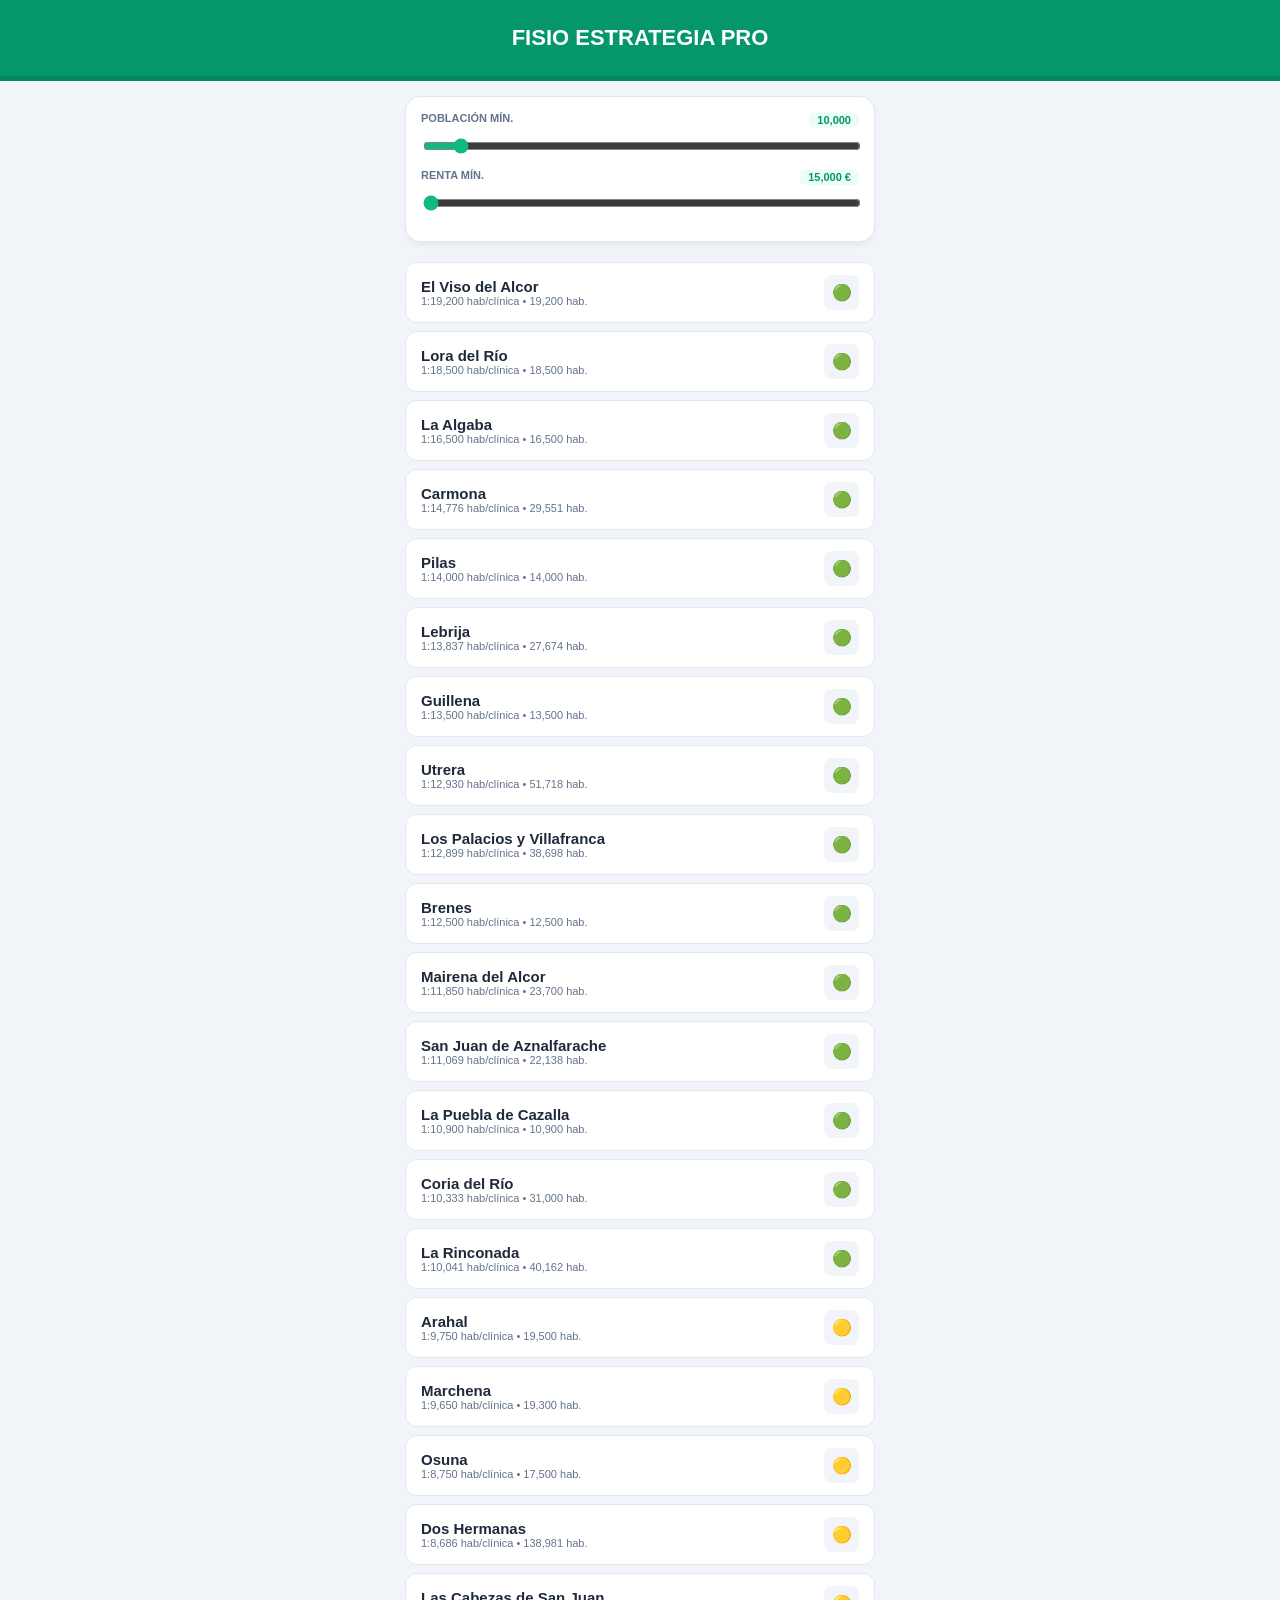
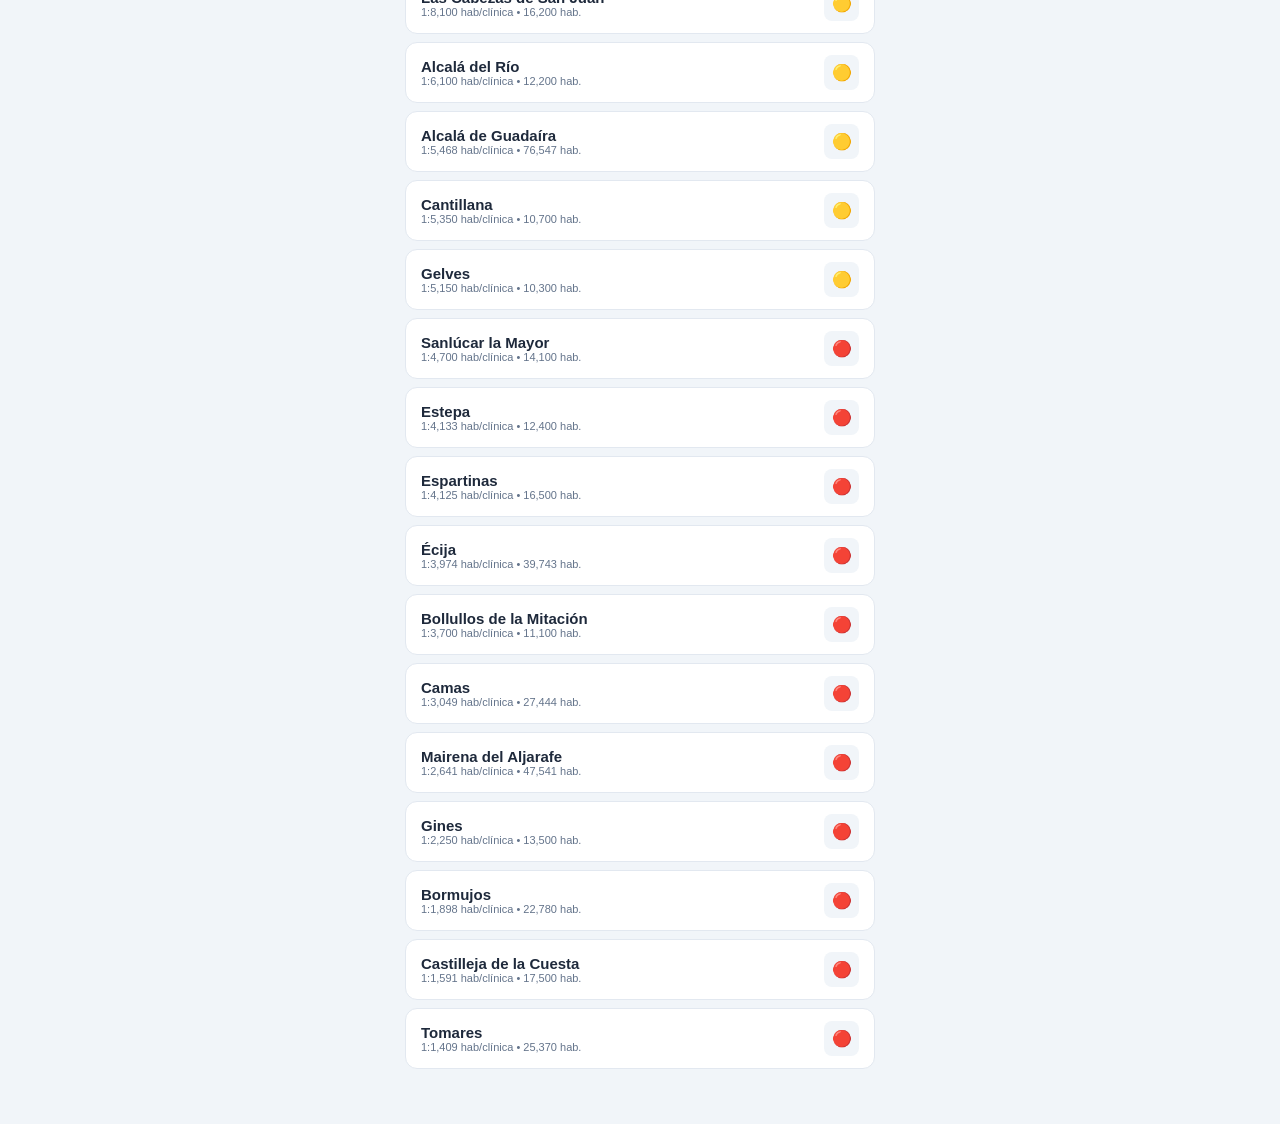
==== commit 594fdf35: "Update index.html" ====
--- a/index.html
+++ b/index.html
@@ -8,74 +8,86 @@
         :root { --p: #10b981; --pd: #059669; --bg: #f1f5f9; --t: #1e293b; --tm: #64748b; }
         * { box-sizing: border-box; font-family: -apple-system, sans-serif; }
         body { background: var(--bg); color: var(--t); margin: 0; padding-bottom: 40px; }
-        
-        /* Cabecera */
-        .header { background: var(--pd); color: white; padding: 30px 20px; text-align: center; border-bottom: 4px solid rgba(0,0,0,0.1); }
-        .header h1 { margin: 0; font-size: 24px; font-weight: 800; }
-        
+        .header { background: var(--pd); color: white; padding: 25px; text-align: center; border-bottom: 5px solid rgba(0,0,0,0.1); }
+        .header h1 { margin: 0; font-size: 22px; font-weight: 900; }
         .main { max-width: 500px; margin: 0 auto; padding: 15px; }
 
-        /* Filtros: SOLO ARRIBA */
-        .filter-card { background: white; border-radius: 15px; padding: 20px; box-shadow: 0 4px 6px rgba(0,0,0,0.05); margin-bottom: 20px; border: 1px solid #e2e8f0; }
-        .f-label { display: flex; justify-content: space-between; font-weight: 700; font-size: 12px; text-transform: uppercase; color: var(--tm); margin-bottom: 10px; }
-        .f-val { background: #ecfdf5; color: var(--pd); padding: 2px 8px; border-radius: 5px; }
-        input[type=range] { width: 100%; accent-color: var(--p); margin-bottom: 20px; }
+        /* Filtros Superiores */
+        .filter-card { background: white; border-radius: 15px; padding: 15px; margin-bottom: 20px; border: 1px solid #e2e8f0; box-shadow: 0 4px 6px -1px rgba(0,0,0,0.05); }
+        .f-label { display: flex; justify-content: space-between; font-weight: 800; font-size: 11px; text-transform: uppercase; color: var(--tm); margin-bottom: 8px; }
+        .f-val { background: #ecfdf5; color: var(--pd); padding: 2px 8px; border-radius: 6px; }
+        input[type=range] { width: 100%; accent-color: var(--p); margin-bottom: 15px; }
 
-        /* Lista de Pueblos */
-        .list { display: flex; flex-direction: column; gap: 10px; }
-        .item { background: white; border-radius: 12px; padding: 15px; display: flex; justify-content: space-between; align-items: center; cursor: pointer; border: 1px solid #e2e8f0; transition: 0.2s; }
-        .item:active { background: #f8fafc; transform: scale(0.98); }
-        .n { font-weight: 800; font-size: 16px; }
-        .i { font-size: 12px; color: var(--tm); }
-        .r { width: 40px; height: 40px; border-radius: 10px; display: flex; align-items: center; justify-content: center; font-size: 18px; background: #f1f5f9; }
+        /* Lista */
+        .list { display: flex; flex-direction: column; gap: 8px; }
+        .item { background: white; border-radius: 12px; padding: 12px 15px; display: flex; justify-content: space-between; align-items: center; cursor: pointer; border: 1px solid #e2e8f0; transition: 0.2s; }
+        .item:active { transform: scale(0.97); background: #f8fafc; }
+        .n { font-weight: 800; font-size: 15px; }
+        .i { font-size: 11px; color: var(--tm); }
+        .r { width: 35px; height: 35px; border-radius: 8px; display: flex; align-items: center; justify-content: center; font-size: 16px; background: #f1f5f9; }
 
-        /* Modal y Calculadora */
-        .modal { position: fixed; inset: 0; background: rgba(0,0,0,0.7); display: none; align-items: center; justify-content: center; z-index: 1000; padding: 15px; }
+        /* MODAL CALCULADORA */
+        .modal { position: fixed; inset: 0; background: rgba(0,0,0,0.8); display: none; align-items: center; justify-content: center; z-index: 1000; padding: 15px; overflow-y: auto; }
         .modal.active { display: flex; }
-        .modal-content { background: white; width: 100%; max-width: 400px; border-radius: 20px; padding: 20px; position: relative; }
-        .m-h { font-size: 20px; font-weight: 800; margin-bottom: 15px; text-align: center; color: var(--pd); }
+        .modal-content { background: white; width: 100%; max-width: 450px; border-radius: 20px; padding: 20px; }
+        .m-h { font-size: 20px; font-weight: 900; margin-bottom: 15px; text-align: center; color: var(--pd); border-bottom: 2px solid #f1f5f9; padding-bottom: 10px; }
         
-        .calc-grid { display: grid; grid-template-columns: 1fr 1fr; gap: 10px; margin-bottom: 20px; }
-        .c-box { background: #f8fafc; padding: 10px; border-radius: 10px; border: 1px solid #e2e8f0; text-align: center; }
-        .c-lbl { font-size: 10px; color: var(--tm); text-transform: uppercase; font-weight: 700; }
-        .c-val { font-size: 14px; font-weight: 800; }
+        /* Grid de Inputs Calculadora */
+        .calc-box { display: grid; grid-template-columns: 1fr 1fr; gap: 10px; margin-bottom: 15px; }
+        .in-group { background: #f8fafc; padding: 8px; border-radius: 10px; border: 1px solid #e2e8f0; }
+        .in-group label { display: block; font-size: 9px; font-weight: 800; color: var(--tm); text-transform: uppercase; margin-bottom: 4px; }
+        .in-group input { width: 100%; border: none; background: transparent; font-size: 15px; font-weight: 800; color: var(--t); outline: none; }
+        
+        /* Resultado */
+        .res-box { background: var(--t); color: white; padding: 15px; border-radius: 12px; text-align: center; margin-bottom: 15px; }
+        .res-val { font-size: 24px; font-weight: 900; color: var(--p); }
+        .res-lbl { font-size: 11px; opacity: 0.8; text-transform: uppercase; font-weight: 700; }
 
-        .btn-link { display: block; text-align: center; padding: 12px; border-radius: 10px; text-decoration: none; font-weight: 700; margin-bottom: 8px; font-size: 14px; }
+        .btn-link { display: block; text-align: center; padding: 12px; border-radius: 10px; text-decoration: none; font-weight: 700; margin-bottom: 8px; font-size: 13px; }
         .b-maps { background: #e2e8f0; color: #1e293b; }
         .b-id { background: var(--pd); color: white; }
-        .b-close { width: 100%; border: none; background: none; color: var(--tm); font-weight: 700; cursor: pointer; padding: 10px; }
+        .b-close { width: 100%; border: none; background: none; color: #ef4444; font-weight: 800; cursor: pointer; padding: 10px; text-transform: uppercase; font-size: 12px; }
     </style>
 </head>
 <body>
 
     <div class="header">
-        <h1>FisioEstrategia Sevilla</h1>
+        <h1>FISIO ESTRATEGIA PRO</h1>
     </div>
 
     <div class="main">
         <div class="filter-card">
-            <div class="f-label"><span>Población Mínima</span><span class="f-val" id="pv">10.000</span></div>
+            <div class="f-label"><span>Población Mín.</span><span class="f-val" id="pv">10.000</span></div>
             <input type="range" id="pf" min="0" max="140000" step="5000" value="10000">
             
-            <div class="f-label"><span>Renta Mínima</span><span class="f-val" id="rv">15.000 €</span></div>
+            <div class="f-label"><span>Renta Mín.</span><span class="f-val" id="rv">15.000 €</span></div>
             <input type="range" id="rf" min="15000" max="40000" step="1000" value="15000">
         </div>
 
         <div id="list" class="list"></div>
     </div>
 
-    <div id="md" class="modal" onclick="if(event.target==this) closeM()">
+    <div id="md" class="modal">
         <div class="modal-content">
             <div id="mt" class="m-h"></div>
-            <div class="calc-grid">
-                <div class="c-box"><div class="c-lbl">Población</div><div id="mp" class="c-val"></div></div>
-                <div class="c-box"><div class="c-lbl">Clínicas</div><div id="mc" class="c-val"></div></div>
-                <div class="c-box"><div class="c-lbl">Renta Media</div><div id="mr" class="c-val"></div></div>
-                <div class="c-box"><div class="c-lbl">Ratio Hab/Clín</div><div id="mrt" class="c-val" style="color:var(--pd)"></div></div>
+            
+            <div class="calc-box">
+                <div class="in-group"><label>Precio Sesión (€)</label><input type="number" id="c-pre" value="45" oninput="calc()"></div>
+                <div class="in-group"><label>Sesiones / Mes</label><input type="number" id="c-ses" value="80" oninput="calc()"></div>
+                <div class="in-group"><label>Alquiler Local</label><input type="number" id="c-alq" value="600" oninput="calc()"></div>
+                <div class="in-group"><label>Otros Gastos</label><input type="number" id="c-gas" value="300" oninput="calc()"></div>
+                <div class="in-group"><label>Autónomo (€)</label><input type="number" id="c-aut" value="300" oninput="calc()"></div>
+                <div class="in-group" style="background:#ecfdf5"><label>Ratio Local</label><div id="m-ratio" style="font-weight:800; font-size:14px; color:var(--pd)"></div></div>
             </div>
-            <a id="bm" target="_blank" class="btn-link b-maps">📍 Ver en Google Maps</a>
-            <a id="bi" target="_blank" class="btn-link b-id">🏠 Buscar Locales en Idealista</a>
-            <button class="b-close" onclick="closeM()">Volver al listado</button>
+
+            <div class="res-box">
+                <div class="res-lbl">Beneficio Neto Mensual Est.</div>
+                <div id="res-total" class="res-val">0 €</div>
+            </div>
+
+            <a id="bm" target="_blank" class="btn-link b-maps">📍 Analizar competencia en Mapa</a>
+            <a id="bi" target="_blank" class="btn-link b-id">🏠 Buscar locales en esta zona</a>
+            <button class="b-close" onclick="closeM()">Cerrar Calculadora</button>
         </div>
     </div>
 
@@ -84,17 +96,26 @@
             {n:"Dos Hermanas",p:138981,c:16,r:29500},{n:"Alcalá de Guadaíra",p:76547,c:14,r:26800},{n:"Utrera",p:51718,c:4,r:24200},{n:"Mairena del Aljarafe",p:47541,c:18,r:35400},{n:"La Rinconada",p:40162,c:4,r:25900},{n:"Écija",p:39743,c:10,r:23500},{n:"Los Palacios y Villafranca",p:38698,c:3,r:22800},{n:"Coria del Río",p:31000,c:3,r:23100},{n:"Carmona",p:29551,c:2,r:25100},{n:"Lebrija",p:27674,c:2,r:22100},{n:"Camas",p:27444,c:9,r:25400},{n:"Tomares",p:25370,c:18,r:38200},{n:"Mairena del Alcor",p:23700,c:2,r:24500},{n:"Bormujos",p:22780,c:12,r:31500},{n:"San Juan de Aznalfarache",p:22138,c:2,r:24800},{n:"Arahal",p:19500,c:2,r:21500},{n:"Marchena",p:19300,c:2,r:20800},{n:"El Viso del Alcor",p:19200,c:1,r:21800},{n:"Lora del Río",p:18500,c:1,r:21000},{n:"Osuna",p:17500,c:2,r:22500},{n:"Castilleja de la Cuesta",p:17500,c:11,r:28000},{n:"La Algaba",p:16500,c:1,r:22500},{n:"Espartinas",p:16500,c:4,r:36000},{n:"Las Cabezas de San Juan",p:16200,c:2,r:20500},{n:"Sanlúcar la Mayor",p:14100,c:3,r:24500},{n:"Pilas",p:14000,c:1,r:21000},{n:"Guillena",p:13500,c:1,r:23000},{n:"Gines",p:13500,c:6,r:34000},{n:"Brenes",p:12500,c:1,r:20500},{n:"Estepa",p:12400,c:3,r:21000},{n:"Alcalá del Río",p:12200,c:2,r:22000},{n:"Bollullos de la Mitación",p:11100,c:3,r:28000},{n:"La Puebla de Cazalla",p:10900,c:1,r:20000},{n:"Cantillana",p:10700,c:2,r:19500},{n:"Gelves",p:10300,c:2,r:29000}
         ];
 
+        function calc() {
+            const pre = parseFloat(document.getElementById('c-pre').value) || 0;
+            const ses = parseFloat(document.getElementById('c-ses').value) || 0;
+            const alq = parseFloat(document.getElementById('c-alq').value) || 0;
+            const gas = parseFloat(document.getElementById('c-gas').value) || 0;
+            const aut = parseFloat(document.getElementById('c-aut').value) || 0;
+            
+            const total = (pre * ses) - alq - gas - aut;
+            document.getElementById('res-total').innerText = total.toLocaleString() + " €";
+            document.getElementById('res-total').style.color = total > 0 ? "#10b981" : "#ef4444";
+        }
+
         function openM(item) {
             const ratio = Math.round(item.p / item.c);
-            document.getElementById('mt').innerText = item.n;
-            document.getElementById('mp').innerText = item.p.toLocaleString();
-            document.getElementById('mc').innerText = item.c;
-            document.getElementById('mr').innerText = item.r.toLocaleString() + " €";
-            document.getElementById('mrt').innerText = "1:" + ratio.toLocaleString();
-            
-            document.getElementById('bm').href = `https://www.google.com/maps/search/clinicas+fisioterapia+en+${item.n}+Sevilla`;
+            document.getElementById('mt').innerText = item.n.toUpperCase();
+            document.getElementById('m-ratio').innerText = "1:" + ratio.toLocaleString();
+            document.getElementById('bm').href = `https://www.google.com/maps/search/fisioterapia+en+${item.n}+Sevilla`;
             document.getElementById('bi').href = `https://www.idealista.com/alquiler-locales/${item.n.toLowerCase().replace(/\s/g, '-')}-sevilla/`;
             document.getElementById('md').classList.add('active');
+            calc();
         }
 
         function closeM() { document.getElementById('md').classList.remove('active'); }
@@ -104,21 +125,17 @@
             const minR = document.getElementById('rf').value;
             document.getElementById('pv').innerText = parseInt(minP).toLocaleString();
             document.getElementById('rv').innerText = parseInt(minR).toLocaleString() + ' €';
-            
             const list = document.getElementById('list');
             list.innerHTML = '';
-            
-            data.filter(d => d.p >= minP && d.r >= minR)
-                .sort((a,b) => (b.p/b.c) - (a.p/a.c))
-                .forEach(item => {
-                    const ratio = Math.round(item.p/item.c);
-                    const emoji = ratio > 10000 ? "🟢" : (ratio > 5000 ? "🟡" : "🔴");
-                    const div = document.createElement('div');
-                    div.className = 'item';
-                    div.onclick = () => openM(item);
-                    div.innerHTML = `<div><div class="n">${item.n}</div><div class="i">Población: ${item.p.toLocaleString()}</div></div><div class="r">${emoji}</div>`;
-                    list.appendChild(div);
-                });
+            data.filter(d => d.p >= minP && d.r >= minR).sort((a,b) => (b.p/b.c) - (a.p/a.c)).forEach(item => {
+                const ratio = Math.round(item.p/item.c);
+                const emoji = ratio > 10000 ? "🟢" : (ratio > 5000 ? "🟡" : "🔴");
+                const div = document.createElement('div');
+                div.className = 'item';
+                div.onclick = () => openM(item);
+                div.innerHTML = `<div><div class="n">${item.n}</div><div class="i">1:${ratio.toLocaleString()} hab/clínica • ${item.p.toLocaleString()} hab.</div></div><div class="r">${emoji}</div>`;
+                list.appendChild(div);
+            });
         }
 
         document.getElementById('pf').oninput = render;
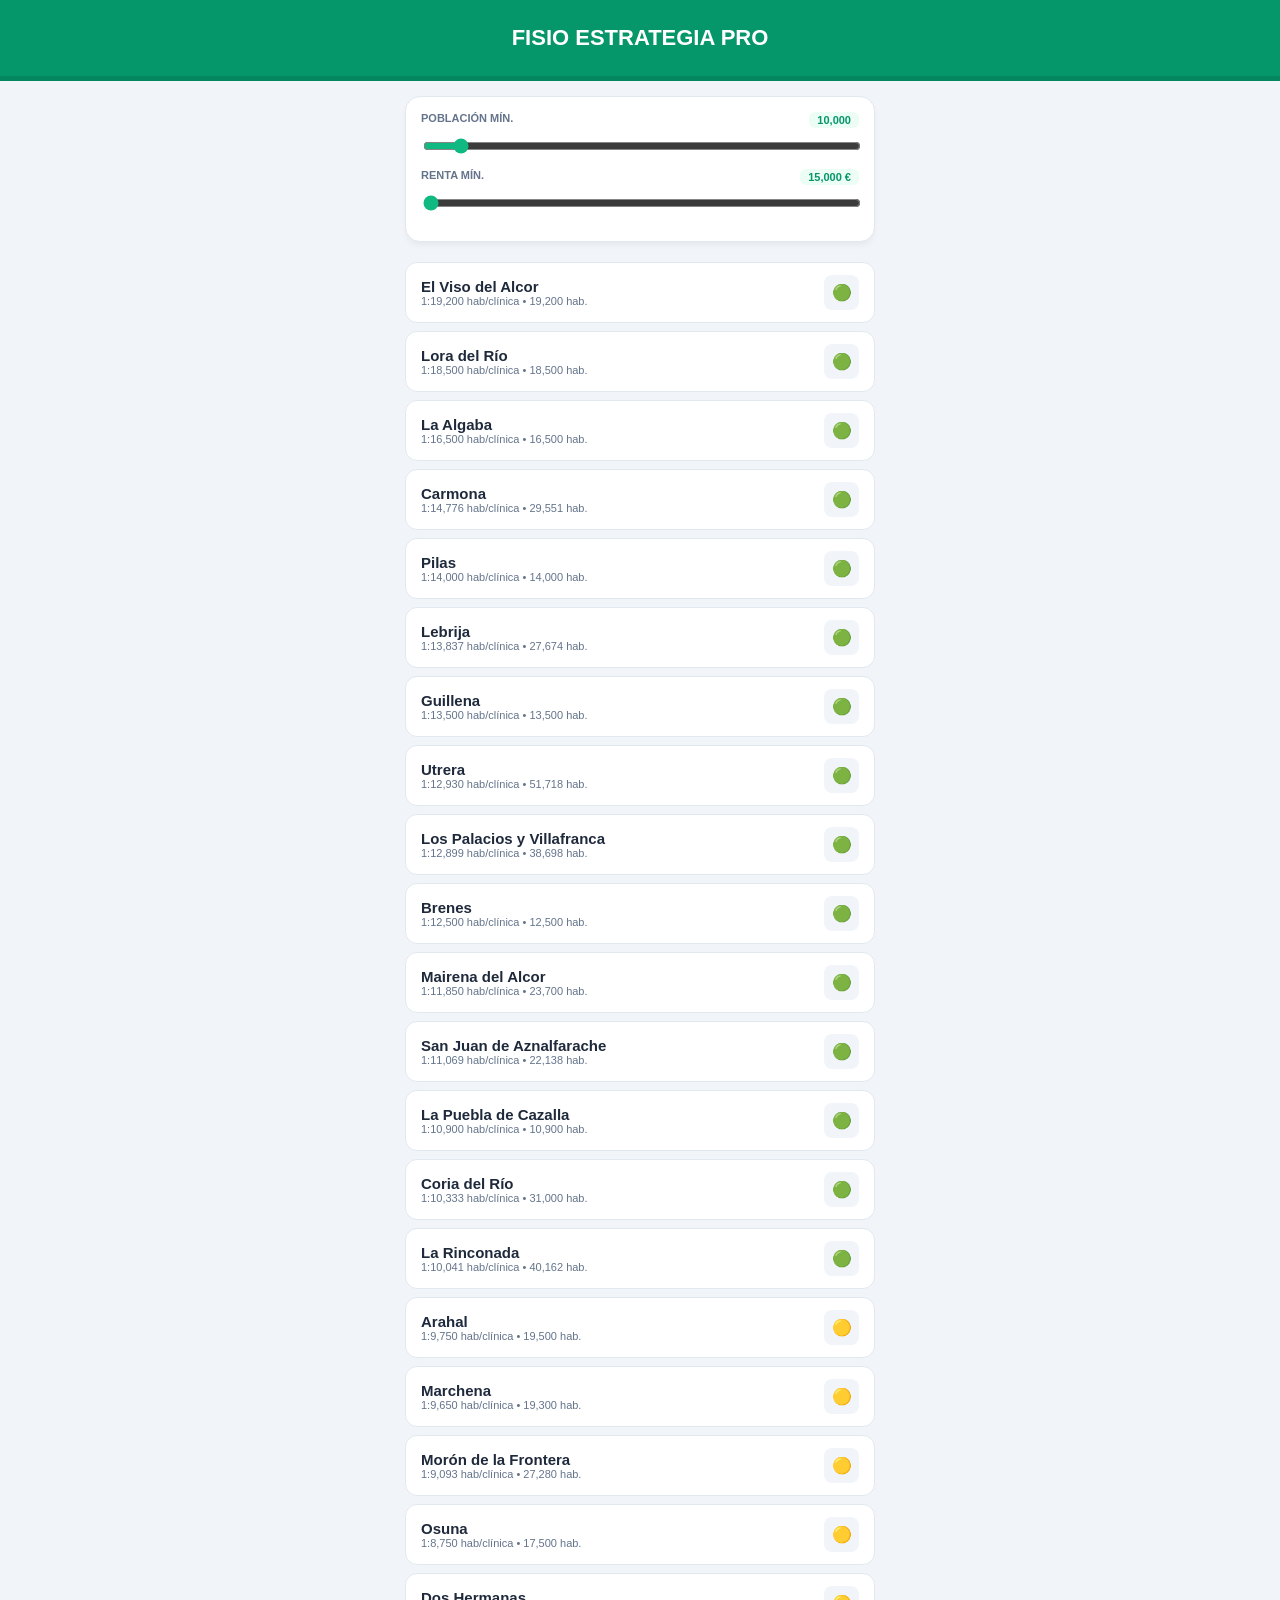
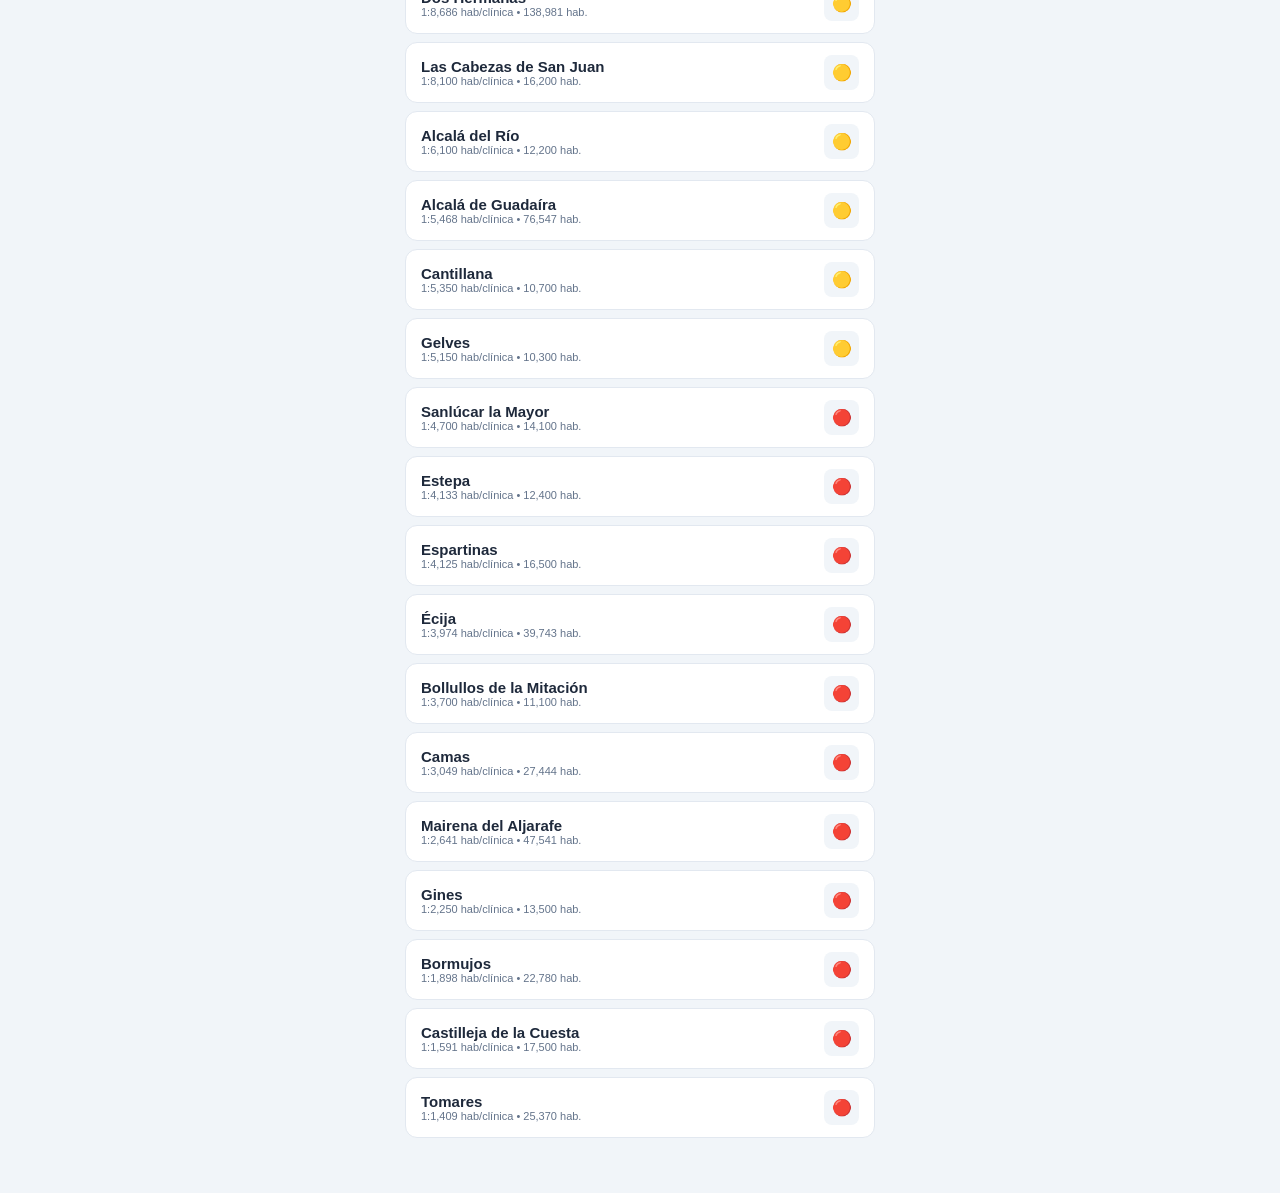
==== commit cd513e6a: "Update index.html" ====
--- a/index.html
+++ b/index.html
@@ -12,7 +12,7 @@
         .header h1 { margin: 0; font-size: 22px; font-weight: 900; }
         .main { max-width: 500px; margin: 0 auto; padding: 15px; }
 
-        /* Filtros Superiores */
+        /* Filtros */
         .filter-card { background: white; border-radius: 15px; padding: 15px; margin-bottom: 20px; border: 1px solid #e2e8f0; box-shadow: 0 4px 6px -1px rgba(0,0,0,0.05); }
         .f-label { display: flex; justify-content: space-between; font-weight: 800; font-size: 11px; text-transform: uppercase; color: var(--tm); margin-bottom: 8px; }
         .f-val { background: #ecfdf5; color: var(--pd); padding: 2px 8px; border-radius: 6px; }
@@ -32,21 +32,24 @@
         .modal-content { background: white; width: 100%; max-width: 450px; border-radius: 20px; padding: 20px; }
         .m-h { font-size: 20px; font-weight: 900; margin-bottom: 15px; text-align: center; color: var(--pd); border-bottom: 2px solid #f1f5f9; padding-bottom: 10px; }
         
-        /* Grid de Inputs Calculadora */
+        /* Grid Calculadora Editable */
         .calc-box { display: grid; grid-template-columns: 1fr 1fr; gap: 10px; margin-bottom: 15px; }
-        .in-group { background: #f8fafc; padding: 8px; border-radius: 10px; border: 1px solid #e2e8f0; }
-        .in-group label { display: block; font-size: 9px; font-weight: 800; color: var(--tm); text-transform: uppercase; margin-bottom: 4px; }
-        .in-group input { width: 100%; border: none; background: transparent; font-size: 15px; font-weight: 800; color: var(--t); outline: none; }
+        .in-group { background: #f1f5f9; padding: 10px; border-radius: 10px; border: 1px solid #e2e8f0; }
+        .in-group label { display: block; font-size: 10px; font-weight: 800; color: var(--tm); text-transform: uppercase; margin-bottom: 6px; }
         
-        /* Resultado */
+        /* Estilo para que parezcan campos editables */
+        .in-group input { width: 100%; border: 2px solid #cbd5e1; border-radius: 6px; padding: 6px; background: white; font-size: 16px; font-weight: 800; color: var(--t); outline: none; transition: 0.2s; text-align: center; }
+        .in-group input:focus { border-color: var(--p); box-shadow: 0 0 0 3px rgba(16, 185, 129, 0.2); }
+        
         .res-box { background: var(--t); color: white; padding: 15px; border-radius: 12px; text-align: center; margin-bottom: 15px; }
-        .res-val { font-size: 24px; font-weight: 900; color: var(--p); }
-        .res-lbl { font-size: 11px; opacity: 0.8; text-transform: uppercase; font-weight: 700; }
+        .res-val { font-size: 26px; font-weight: 900; color: var(--p); margin-top: 5px; }
 
-        .btn-link { display: block; text-align: center; padding: 12px; border-radius: 10px; text-decoration: none; font-weight: 700; margin-bottom: 8px; font-size: 13px; }
+        /* Botones de acción */
+        .btn-link { display: block; text-align: center; padding: 14px; border-radius: 10px; text-decoration: none; font-weight: 800; margin-bottom: 8px; font-size: 14px; transition: 0.2s; }
+        .btn-link:active { transform: scale(0.98); }
         .b-maps { background: #e2e8f0; color: #1e293b; }
         .b-id { background: var(--pd); color: white; }
-        .b-close { width: 100%; border: none; background: none; color: #ef4444; font-weight: 800; cursor: pointer; padding: 10px; text-transform: uppercase; font-size: 12px; }
+        .b-close { width: 100%; border: none; background: none; color: #ef4444; font-weight: 800; cursor: pointer; padding: 12px; text-transform: uppercase; font-size: 12px; margin-top: 5px;}
     </style>
 </head>
 <body>
@@ -72,28 +75,29 @@
             <div id="mt" class="m-h"></div>
             
             <div class="calc-box">
+                <div class="in-group" style="background:#fee2e2; border-color:#fca5a5;"><label style="color:#dc2626">Clínicas Actuales</label><div id="m-clinicas" style="font-weight:900; font-size:18px; color:#b91c1c; text-align:center;"></div></div>
+                <div class="in-group" style="background:#ecfdf5; border-color:#6ee7b7;"><label style="color:var(--pd)">Ratio Hab/Clínica</label><div id="m-ratio" style="font-weight:900; font-size:18px; color:var(--pd); text-align:center;"></div></div>
+                
                 <div class="in-group"><label>Precio Sesión (€)</label><input type="number" id="c-pre" value="45" oninput="calc()"></div>
                 <div class="in-group"><label>Sesiones / Mes</label><input type="number" id="c-ses" value="80" oninput="calc()"></div>
-                <div class="in-group"><label>Alquiler Local</label><input type="number" id="c-alq" value="600" oninput="calc()"></div>
-                <div class="in-group"><label>Otros Gastos</label><input type="number" id="c-gas" value="300" oninput="calc()"></div>
-                <div class="in-group"><label>Autónomo (€)</label><input type="number" id="c-aut" value="300" oninput="calc()"></div>
-                <div class="in-group" style="background:#ecfdf5"><label>Ratio Local</label><div id="m-ratio" style="font-weight:800; font-size:14px; color:var(--pd)"></div></div>
+                <div class="in-group"><label>Alquiler Local (€)</label><input type="number" id="c-alq" value="600" oninput="calc()"></div>
+                <div class="in-group"><label>Autónomo + Gastos</label><input type="number" id="c-gas" value="600" oninput="calc()"></div>
             </div>
 
             <div class="res-box">
-                <div class="res-lbl">Beneficio Neto Mensual Est.</div>
+                <div style="font-size:11px; opacity:0.8; text-transform:uppercase; font-weight:800; letter-spacing: 0.5px;">Beneficio Neto Mensual Estimado</div>
                 <div id="res-total" class="res-val">0 €</div>
             </div>
 
-            <a id="bm" target="_blank" class="btn-link b-maps">📍 Analizar competencia en Mapa</a>
-            <a id="bi" target="_blank" class="btn-link b-id">🏠 Buscar locales en esta zona</a>
-            <button class="b-close" onclick="closeM()">Cerrar Calculadora</button>
+            <a id="bm" target="_blank" class="btn-link b-maps">📍 Ver Competencia en Mapa</a>
+            <a id="bi" target="_blank" class="btn-link b-id">🏠 Buscar Locales (Idealista)</a>
+            <button class="b-close" onclick="closeM()">Volver al Listado</button>
         </div>
     </div>
 
     <script>
         const data = [
-            {n:"Dos Hermanas",p:138981,c:16,r:29500},{n:"Alcalá de Guadaíra",p:76547,c:14,r:26800},{n:"Utrera",p:51718,c:4,r:24200},{n:"Mairena del Aljarafe",p:47541,c:18,r:35400},{n:"La Rinconada",p:40162,c:4,r:25900},{n:"Écija",p:39743,c:10,r:23500},{n:"Los Palacios y Villafranca",p:38698,c:3,r:22800},{n:"Coria del Río",p:31000,c:3,r:23100},{n:"Carmona",p:29551,c:2,r:25100},{n:"Lebrija",p:27674,c:2,r:22100},{n:"Camas",p:27444,c:9,r:25400},{n:"Tomares",p:25370,c:18,r:38200},{n:"Mairena del Alcor",p:23700,c:2,r:24500},{n:"Bormujos",p:22780,c:12,r:31500},{n:"San Juan de Aznalfarache",p:22138,c:2,r:24800},{n:"Arahal",p:19500,c:2,r:21500},{n:"Marchena",p:19300,c:2,r:20800},{n:"El Viso del Alcor",p:19200,c:1,r:21800},{n:"Lora del Río",p:18500,c:1,r:21000},{n:"Osuna",p:17500,c:2,r:22500},{n:"Castilleja de la Cuesta",p:17500,c:11,r:28000},{n:"La Algaba",p:16500,c:1,r:22500},{n:"Espartinas",p:16500,c:4,r:36000},{n:"Las Cabezas de San Juan",p:16200,c:2,r:20500},{n:"Sanlúcar la Mayor",p:14100,c:3,r:24500},{n:"Pilas",p:14000,c:1,r:21000},{n:"Guillena",p:13500,c:1,r:23000},{n:"Gines",p:13500,c:6,r:34000},{n:"Brenes",p:12500,c:1,r:20500},{n:"Estepa",p:12400,c:3,r:21000},{n:"Alcalá del Río",p:12200,c:2,r:22000},{n:"Bollullos de la Mitación",p:11100,c:3,r:28000},{n:"La Puebla de Cazalla",p:10900,c:1,r:20000},{n:"Cantillana",p:10700,c:2,r:19500},{n:"Gelves",p:10300,c:2,r:29000}
+            {n:"Dos Hermanas",p:138981,c:16,r:29500},{n:"Alcalá de Guadaíra",p:76547,c:14,r:26800},{n:"Utrera",p:51718,c:4,r:24200},{n:"Mairena del Aljarafe",p:47541,c:18,r:35400},{n:"La Rinconada",p:40162,c:4,r:25900},{n:"Écija",p:39743,c:10,r:23500},{n:"Los Palacios y Villafranca",p:38698,c:3,r:22800},{n:"Coria del Río",p:31000,c:3,r:23100},{n:"Morón de la Frontera",p:27280,c:3,r:21500},{n:"Carmona",p:29551,c:2,r:25100},{n:"Lebrija",p:27674,c:2,r:22100},{n:"Camas",p:27444,c:9,r:25400},{n:"Tomares",p:25370,c:18,r:38200},{n:"Mairena del Alcor",p:23700,c:2,r:24500},{n:"Bormujos",p:22780,c:12,r:31500},{n:"San Juan de Aznalfarache",p:22138,c:2,r:24800},{n:"Arahal",p:19500,c:2,r:21500},{n:"Marchena",p:19300,c:2,r:20800},{n:"El Viso del Alcor",p:19200,c:1,r:21800},{n:"Lora del Río",p:18500,c:1,r:21000},{n:"Osuna",p:17500,c:2,r:22500},{n:"Castilleja de la Cuesta",p:17500,c:11,r:28000},{n:"La Algaba",p:16500,c:1,r:22500},{n:"Espartinas",p:16500,c:4,r:36000},{n:"Las Cabezas de San Juan",p:16200,c:2,r:20500},{n:"Sanlúcar la Mayor",p:14100,c:3,r:24500},{n:"Pilas",p:14000,c:1,r:21000},{n:"Guillena",p:13500,c:1,r:23000},{n:"Gines",p:13500,c:6,r:34000},{n:"Brenes",p:12500,c:1,r:20500},{n:"Estepa",p:12400,c:3,r:21000},{n:"Alcalá del Río",p:12200,c:2,r:22000},{n:"Bollullos de la Mitación",p:11100,c:3,r:28000},{n:"La Puebla de Cazalla",p:10900,c:1,r:20000},{n:"Cantillana",p:10700,c:2,r:19500},{n:"Gelves",p:10300,c:2,r:29000}
         ];
 
         function calc() {
@@ -101,21 +105,30 @@
             const ses = parseFloat(document.getElementById('c-ses').value) || 0;
             const alq = parseFloat(document.getElementById('c-alq').value) || 0;
             const gas = parseFloat(document.getElementById('c-gas').value) || 0;
-            const aut = parseFloat(document.getElementById('c-aut').value) || 0;
             
-            const total = (pre * ses) - alq - gas - aut;
+            const total = (pre * ses) - alq - gas;
             document.getElementById('res-total').innerText = total.toLocaleString() + " €";
-            document.getElementById('res-total').style.color = total > 0 ? "#10b981" : "#ef4444";
+            document.getElementById('res-total').style.color = total >= 0 ? "#10b981" : "#f87171";
         }
 
         function openM(item) {
             const ratio = Math.round(item.p / item.c);
             document.getElementById('mt').innerText = item.n.toUpperCase();
+            
+            // Datos fijos de competencia
+            document.getElementById('m-clinicas').innerText = item.c;
             document.getElementById('m-ratio').innerText = "1:" + ratio.toLocaleString();
-            document.getElementById('bm').href = `https://www.google.com/maps/search/fisioterapia+en+${item.n}+Sevilla`;
-            document.getElementById('bi').href = `https://www.idealista.com/alquiler-locales/${item.n.toLowerCase().replace(/\s/g, '-')}-sevilla/`;
+            
+            // Enlace inteligente a Google Maps (Búsqueda específica de competencia)
+            const mapQuery = encodeURIComponent(`clinica fisioterapia en ${item.n} Sevilla`);
+            document.getElementById('bm').href = `https://www.google.com/maps/search/${mapQuery}/`;
+            
+            // Enlace inteligente a Idealista
+            const cleanName = item.n.toLowerCase().normalize("NFD").replace(/[\u0300-\u036f]/g, "").replace(/\s+/g, '-');
+            document.getElementById('bi').href = `https://www.idealista.com/alquiler-locales/${cleanName}-sevilla/`;
+            
             document.getElementById('md').classList.add('active');
-            calc();
+            calc(); // Ejecuta la calculadora al abrir
         }
 
         function closeM() { document.getElementById('md').classList.remove('active'); }
@@ -127,6 +140,7 @@
             document.getElementById('rv').innerText = parseInt(minR).toLocaleString() + ' €';
             const list = document.getElementById('list');
             list.innerHTML = '';
+            
             data.filter(d => d.p >= minP && d.r >= minR).sort((a,b) => (b.p/b.c) - (a.p/a.c)).forEach(item => {
                 const ratio = Math.round(item.p/item.c);
                 const emoji = ratio > 10000 ? "🟢" : (ratio > 5000 ? "🟡" : "🔴");
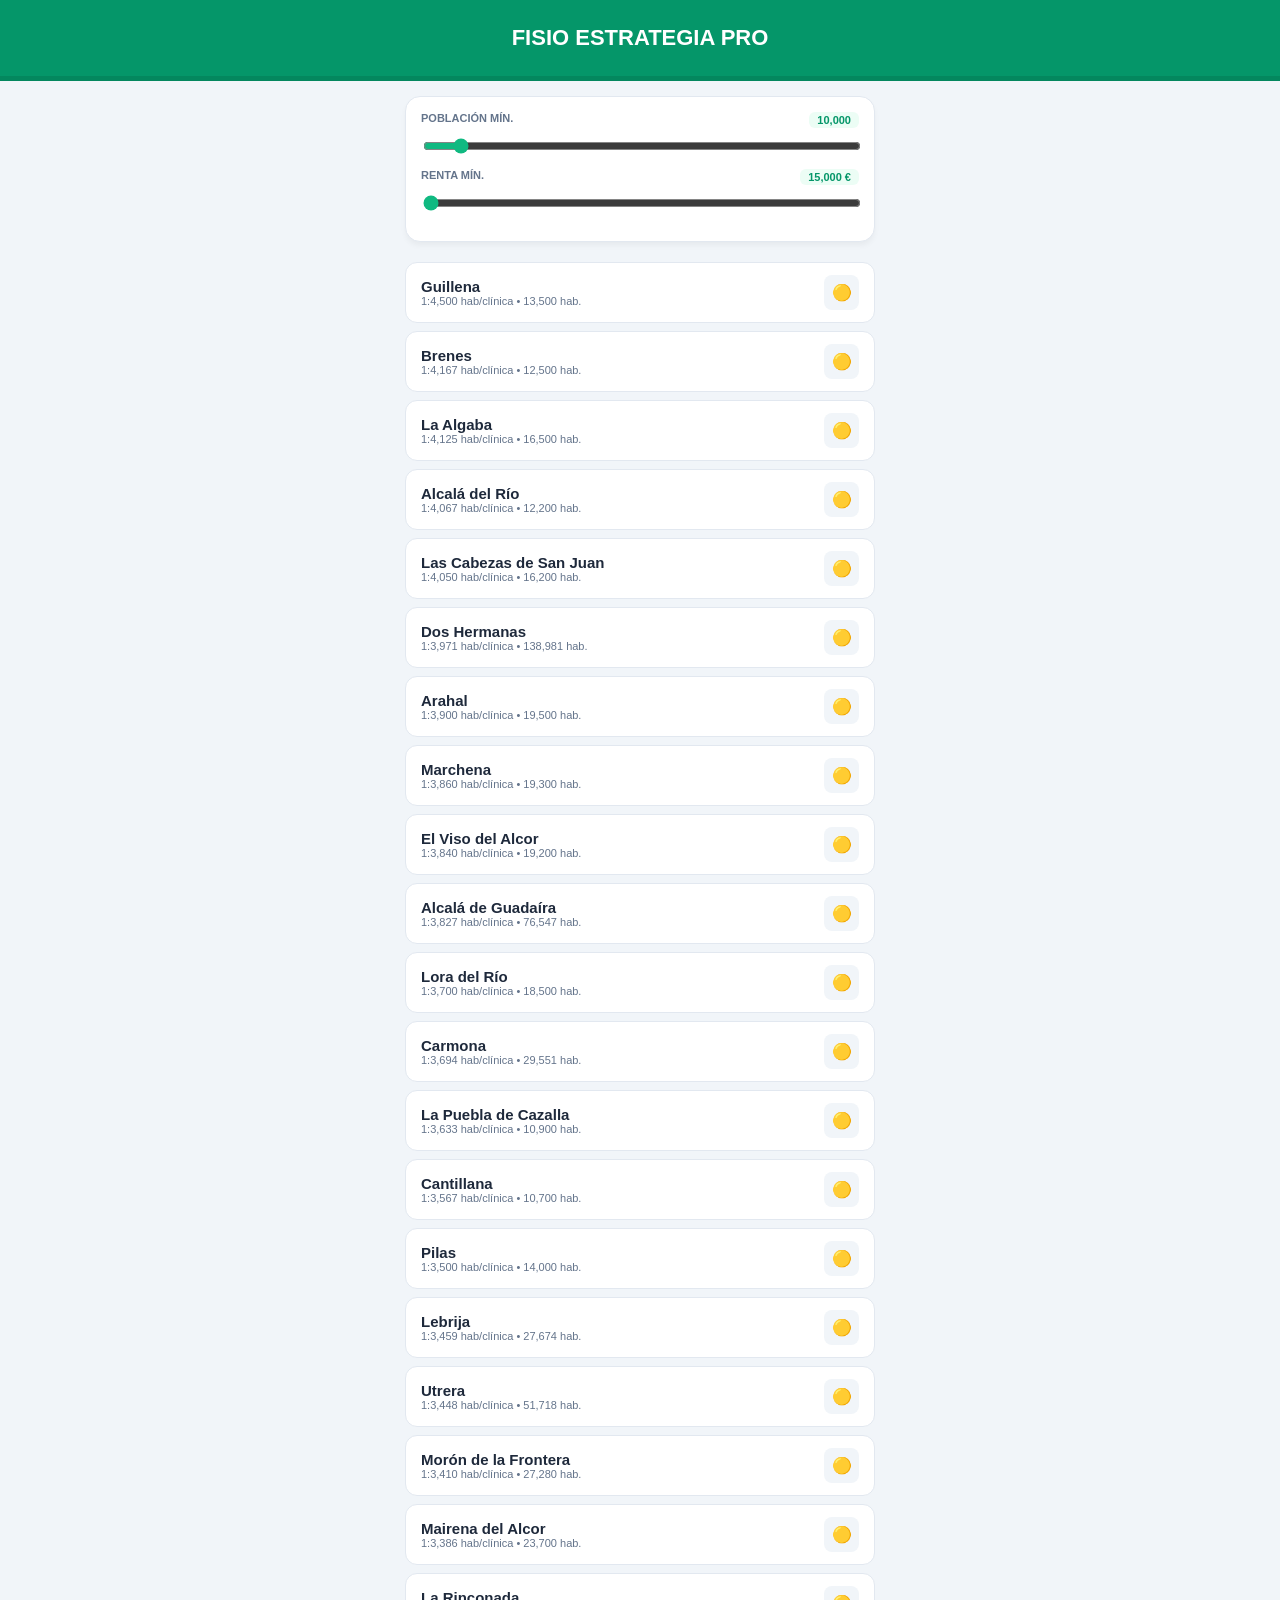
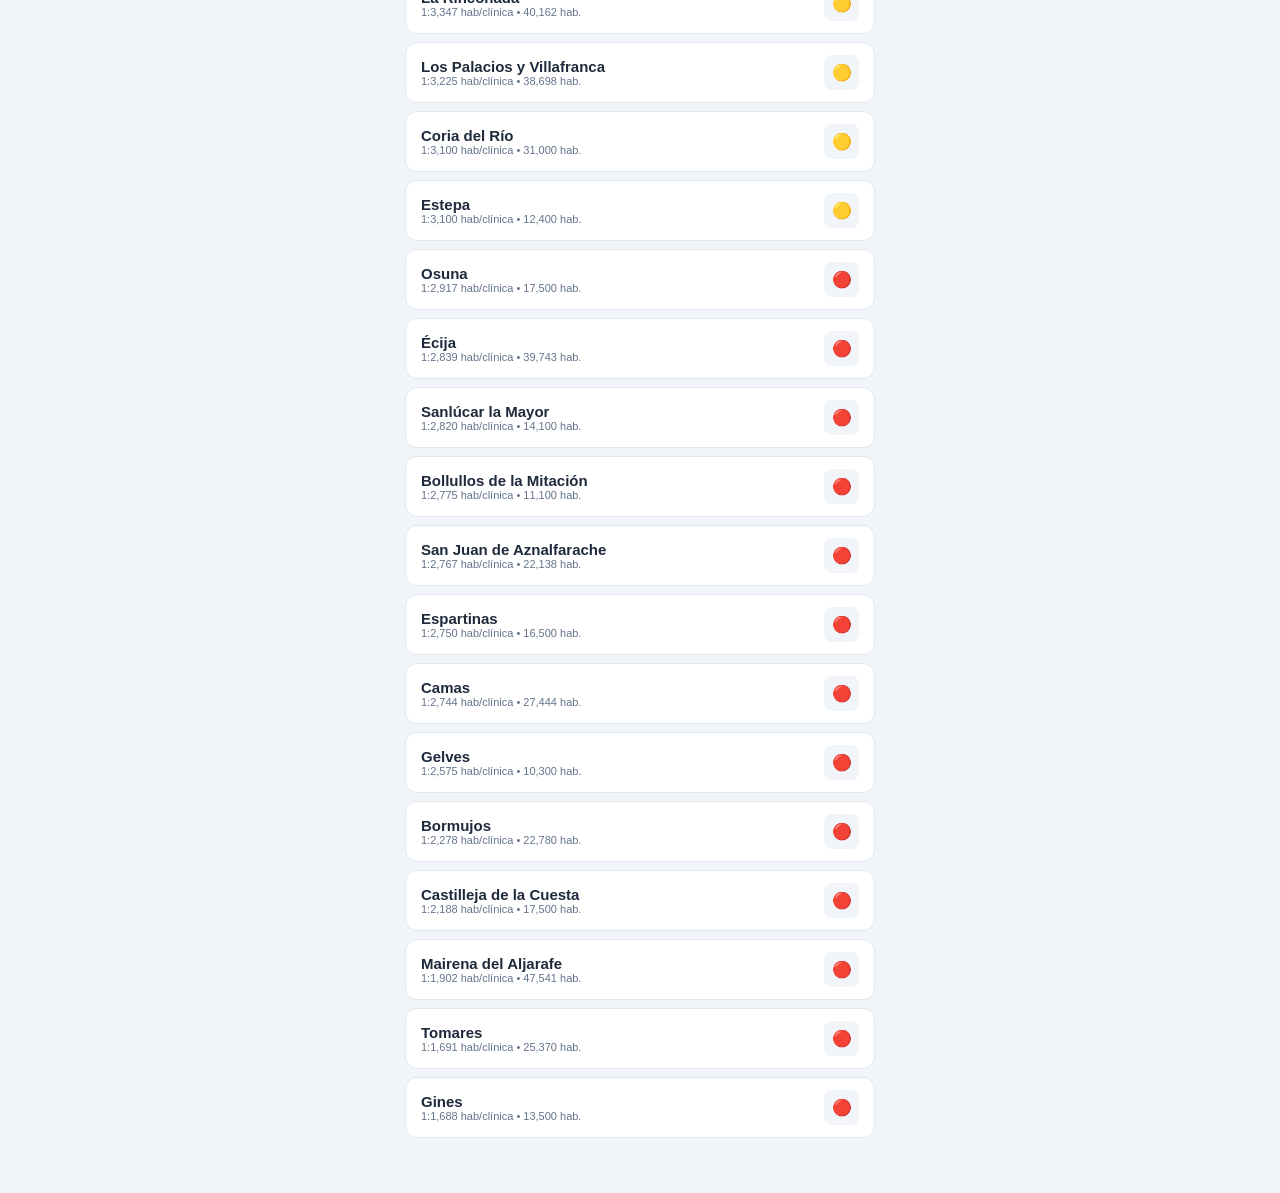
==== commit 7db4f0e1: "Update index.html" ====
--- a/index.html
+++ b/index.html
@@ -37,7 +37,7 @@
         .in-group { background: #f1f5f9; padding: 10px; border-radius: 10px; border: 1px solid #e2e8f0; }
         .in-group label { display: block; font-size: 10px; font-weight: 800; color: var(--tm); text-transform: uppercase; margin-bottom: 6px; }
         
-        /* Estilo para que parezcan campos editables */
+        /* Estilo inputs editables */
         .in-group input { width: 100%; border: 2px solid #cbd5e1; border-radius: 6px; padding: 6px; background: white; font-size: 16px; font-weight: 800; color: var(--t); outline: none; transition: 0.2s; text-align: center; }
         .in-group input:focus { border-color: var(--p); box-shadow: 0 0 0 3px rgba(16, 185, 129, 0.2); }
         
@@ -75,7 +75,7 @@
             <div id="mt" class="m-h"></div>
             
             <div class="calc-box">
-                <div class="in-group" style="background:#fee2e2; border-color:#fca5a5;"><label style="color:#dc2626">Clínicas Actuales</label><div id="m-clinicas" style="font-weight:900; font-size:18px; color:#b91c1c; text-align:center;"></div></div>
+                <div class="in-group" style="background:#fee2e2; border-color:#fca5a5;"><label style="color:#dc2626">Clínicas Estimadas</label><div id="m-clinicas" style="font-weight:900; font-size:18px; color:#b91c1c; text-align:center;"></div></div>
                 <div class="in-group" style="background:#ecfdf5; border-color:#6ee7b7;"><label style="color:var(--pd)">Ratio Hab/Clínica</label><div id="m-ratio" style="font-weight:900; font-size:18px; color:var(--pd); text-align:center;"></div></div>
                 
                 <div class="in-group"><label>Precio Sesión (€)</label><input type="number" id="c-pre" value="45" oninput="calc()"></div>
@@ -89,15 +89,33 @@
                 <div id="res-total" class="res-val">0 €</div>
             </div>
 
-            <a id="bm" target="_blank" class="btn-link b-maps">📍 Ver Competencia en Mapa</a>
+            <a id="bm" target="_blank" class="btn-link b-maps">📍 Ver Clínicas en Mapa</a>
             <a id="bi" target="_blank" class="btn-link b-id">🏠 Buscar Locales (Idealista)</a>
             <button class="b-close" onclick="closeM()">Volver al Listado</button>
         </div>
     </div>
 
     <script>
+        // DATOS CALIBRADOS: Se ha ajustado la variable 'c' (clínicas) a números más realistas de 2026.
         const data = [
-            {n:"Dos Hermanas",p:138981,c:16,r:29500},{n:"Alcalá de Guadaíra",p:76547,c:14,r:26800},{n:"Utrera",p:51718,c:4,r:24200},{n:"Mairena del Aljarafe",p:47541,c:18,r:35400},{n:"La Rinconada",p:40162,c:4,r:25900},{n:"Écija",p:39743,c:10,r:23500},{n:"Los Palacios y Villafranca",p:38698,c:3,r:22800},{n:"Coria del Río",p:31000,c:3,r:23100},{n:"Morón de la Frontera",p:27280,c:3,r:21500},{n:"Carmona",p:29551,c:2,r:25100},{n:"Lebrija",p:27674,c:2,r:22100},{n:"Camas",p:27444,c:9,r:25400},{n:"Tomares",p:25370,c:18,r:38200},{n:"Mairena del Alcor",p:23700,c:2,r:24500},{n:"Bormujos",p:22780,c:12,r:31500},{n:"San Juan de Aznalfarache",p:22138,c:2,r:24800},{n:"Arahal",p:19500,c:2,r:21500},{n:"Marchena",p:19300,c:2,r:20800},{n:"El Viso del Alcor",p:19200,c:1,r:21800},{n:"Lora del Río",p:18500,c:1,r:21000},{n:"Osuna",p:17500,c:2,r:22500},{n:"Castilleja de la Cuesta",p:17500,c:11,r:28000},{n:"La Algaba",p:16500,c:1,r:22500},{n:"Espartinas",p:16500,c:4,r:36000},{n:"Las Cabezas de San Juan",p:16200,c:2,r:20500},{n:"Sanlúcar la Mayor",p:14100,c:3,r:24500},{n:"Pilas",p:14000,c:1,r:21000},{n:"Guillena",p:13500,c:1,r:23000},{n:"Gines",p:13500,c:6,r:34000},{n:"Brenes",p:12500,c:1,r:20500},{n:"Estepa",p:12400,c:3,r:21000},{n:"Alcalá del Río",p:12200,c:2,r:22000},{n:"Bollullos de la Mitación",p:11100,c:3,r:28000},{n:"La Puebla de Cazalla",p:10900,c:1,r:20000},{n:"Cantillana",p:10700,c:2,r:19500},{n:"Gelves",p:10300,c:2,r:29000}
+            {n:"Dos Hermanas",p:138981,c:35,r:29500},{n:"Alcalá de Guadaíra",p:76547,c:20,r:26800},
+            {n:"Utrera",p:51718,c:15,r:24200},{n:"Mairena del Aljarafe",p:47541,c:25,r:35400},
+            {n:"La Rinconada",p:40162,c:12,r:25900},{n:"Écija",p:39743,c:14,r:23500},
+            {n:"Los Palacios y Villafranca",p:38698,c:12,r:22800},{n:"Coria del Río",p:31000,c:10,r:23100},
+            {n:"Morón de la Frontera",p:27280,c:8,r:21500},{n:"Carmona",p:29551,c:8,r:25100},
+            {n:"Lebrija",p:27674,c:8,r:22100},{n:"Camas",p:27444,c:10,r:25400},
+            {n:"Tomares",p:25370,c:15,r:38200},{n:"Mairena del Alcor",p:23700,c:7,r:24500},
+            {n:"Bormujos",p:22780,c:10,r:31500},{n:"San Juan de Aznalfarache",p:22138,c:8,r:24800},
+            {n:"Arahal",p:19500,c:5,r:21500},{n:"Marchena",p:19300,c:5,r:20800},
+            {n:"El Viso del Alcor",p:19200,c:5,r:21800},{n:"Lora del Río",p:18500,c:5,r:21000},
+            {n:"Osuna",p:17500,c:6,r:22500},{n:"Castilleja de la Cuesta",p:17500,c:8,r:28000},
+            {n:"La Algaba",p:16500,c:4,r:22500},{n:"Espartinas",p:16500,c:6,r:36000},
+            {n:"Las Cabezas de San Juan",p:16200,c:4,r:20500},{n:"Sanlúcar la Mayor",p:14100,c:5,r:24500},
+            {n:"Pilas",p:14000,c:4,r:21000},{n:"Guillena",p:13500,c:3,r:23000},
+            {n:"Gines",p:13500,c:8,r:34000},{n:"Brenes",p:12500,c:3,r:20500},
+            {n:"Estepa",p:12400,c:4,r:21000},{n:"Alcalá del Río",p:12200,c:3,r:22000},
+            {n:"Bollullos de la Mitación",p:11100,c:4,r:28000},{n:"La Puebla de Cazalla",p:10900,c:3,r:20000},
+            {n:"Cantillana",p:10700,c:3,r:19500},{n:"Gelves",p:10300,c:4,r:29000}
         ];
 
         function calc() {
@@ -115,20 +133,19 @@
             const ratio = Math.round(item.p / item.c);
             document.getElementById('mt').innerText = item.n.toUpperCase();
             
-            // Datos fijos de competencia
             document.getElementById('m-clinicas').innerText = item.c;
             document.getElementById('m-ratio').innerText = "1:" + ratio.toLocaleString();
             
-            // Enlace inteligente a Google Maps (Búsqueda específica de competencia)
-            const mapQuery = encodeURIComponent(`clinica fisioterapia en ${item.n} Sevilla`);
-            document.getElementById('bm').href = `https://www.google.com/maps/search/${mapQuery}/`;
+            // Enlace de MAPS totalmente funcional y corregido
+            const cleanName = item.n.toLowerCase().normalize("NFD").replace(/[\u0300-\u036f]/g, "").replace(/\s+/g, '+');
+            document.getElementById('bm').href = `https://www.google.com/maps/search/clinica+fisioterapia+en+${cleanName}+sevilla`;
             
-            // Enlace inteligente a Idealista
-            const cleanName = item.n.toLowerCase().normalize("NFD").replace(/[\u0300-\u036f]/g, "").replace(/\s+/g, '-');
-            document.getElementById('bi').href = `https://www.idealista.com/alquiler-locales/${cleanName}-sevilla/`;
+            // Enlace de IDEALISTA
+            const idealistaName = item.n.toLowerCase().normalize("NFD").replace(/[\u0300-\u036f]/g, "").replace(/\s+/g, '-');
+            document.getElementById('bi').href = `https://www.idealista.com/alquiler-locales/${idealistaName}-sevilla/`;
             
             document.getElementById('md').classList.add('active');
-            calc(); // Ejecuta la calculadora al abrir
+            calc();
         }
 
         function closeM() { document.getElementById('md').classList.remove('active'); }
@@ -143,7 +160,7 @@
             
             data.filter(d => d.p >= minP && d.r >= minR).sort((a,b) => (b.p/b.c) - (a.p/a.c)).forEach(item => {
                 const ratio = Math.round(item.p/item.c);
-                const emoji = ratio > 10000 ? "🟢" : (ratio > 5000 ? "🟡" : "🔴");
+                const emoji = ratio > 6000 ? "🟢" : (ratio > 3000 ? "🟡" : "🔴"); // Ajuste de semáforo más realista
                 const div = document.createElement('div');
                 div.className = 'item';
                 div.onclick = () => openM(item);
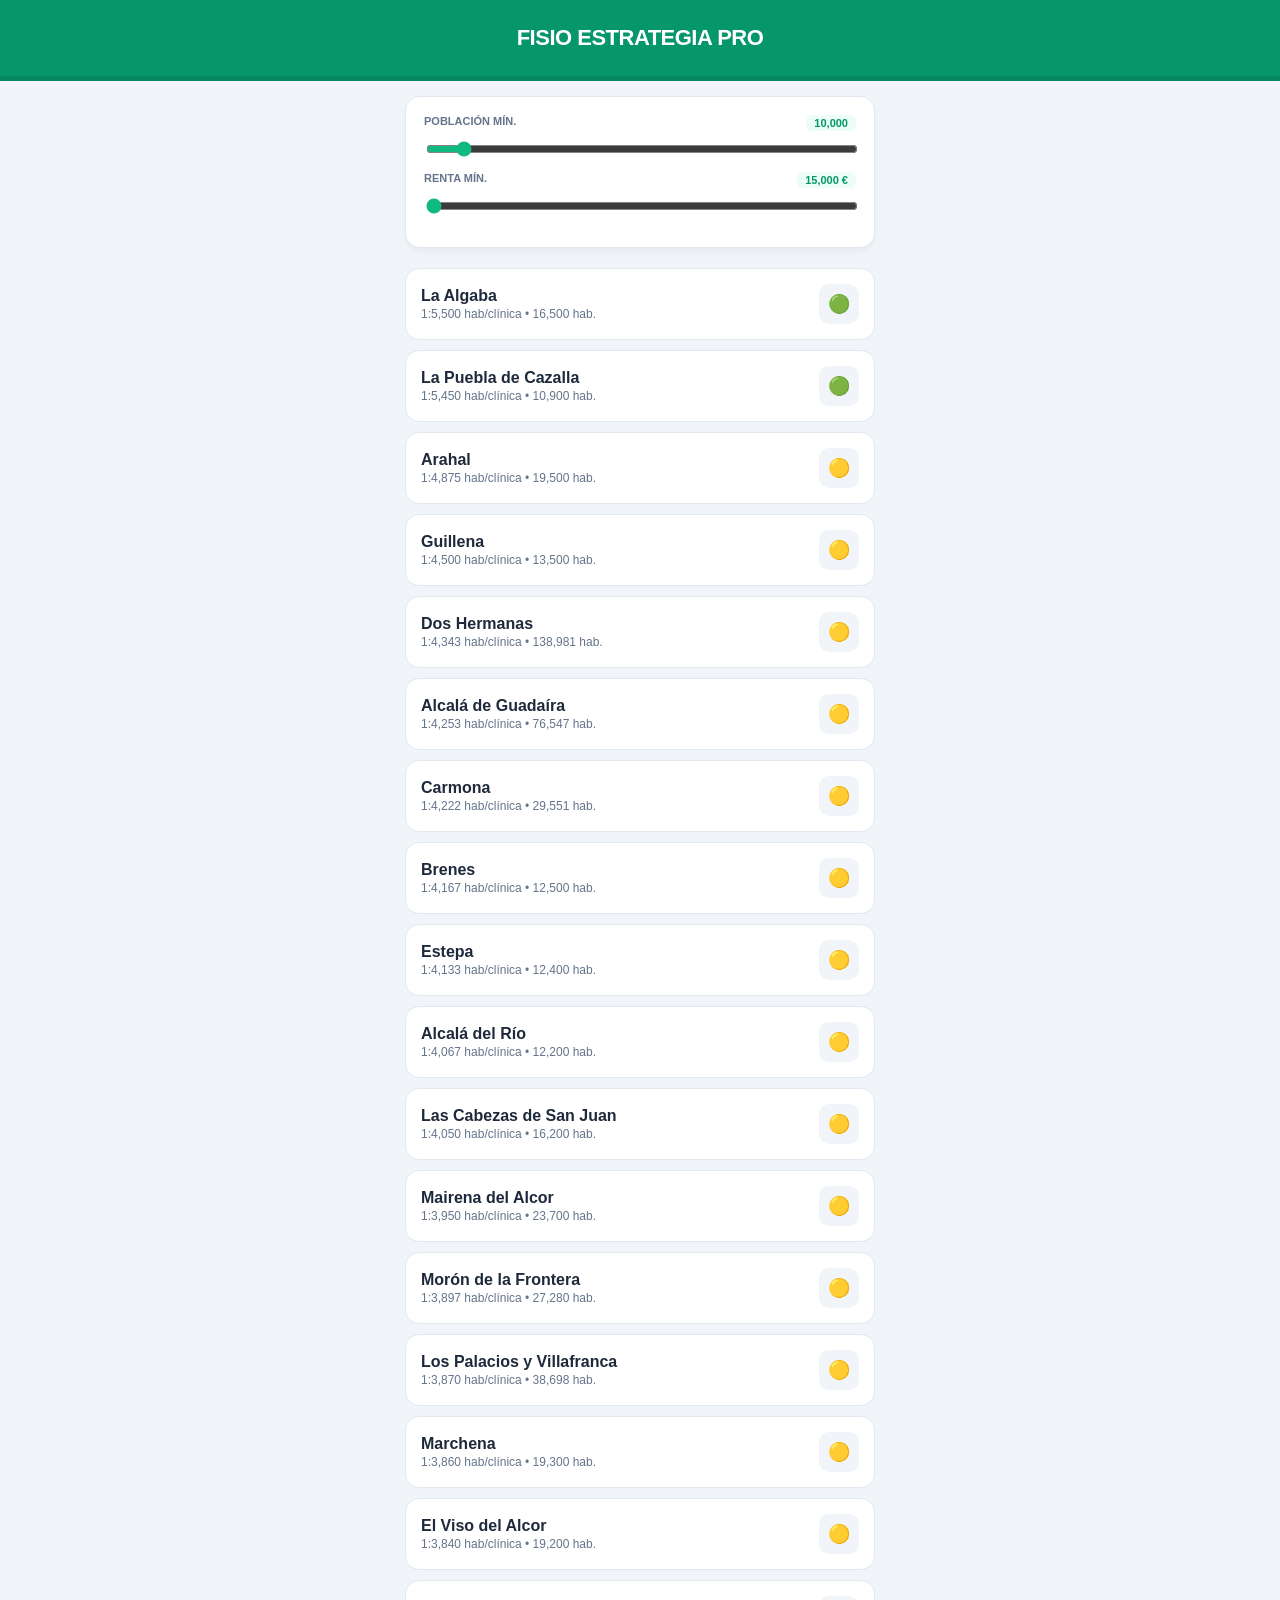
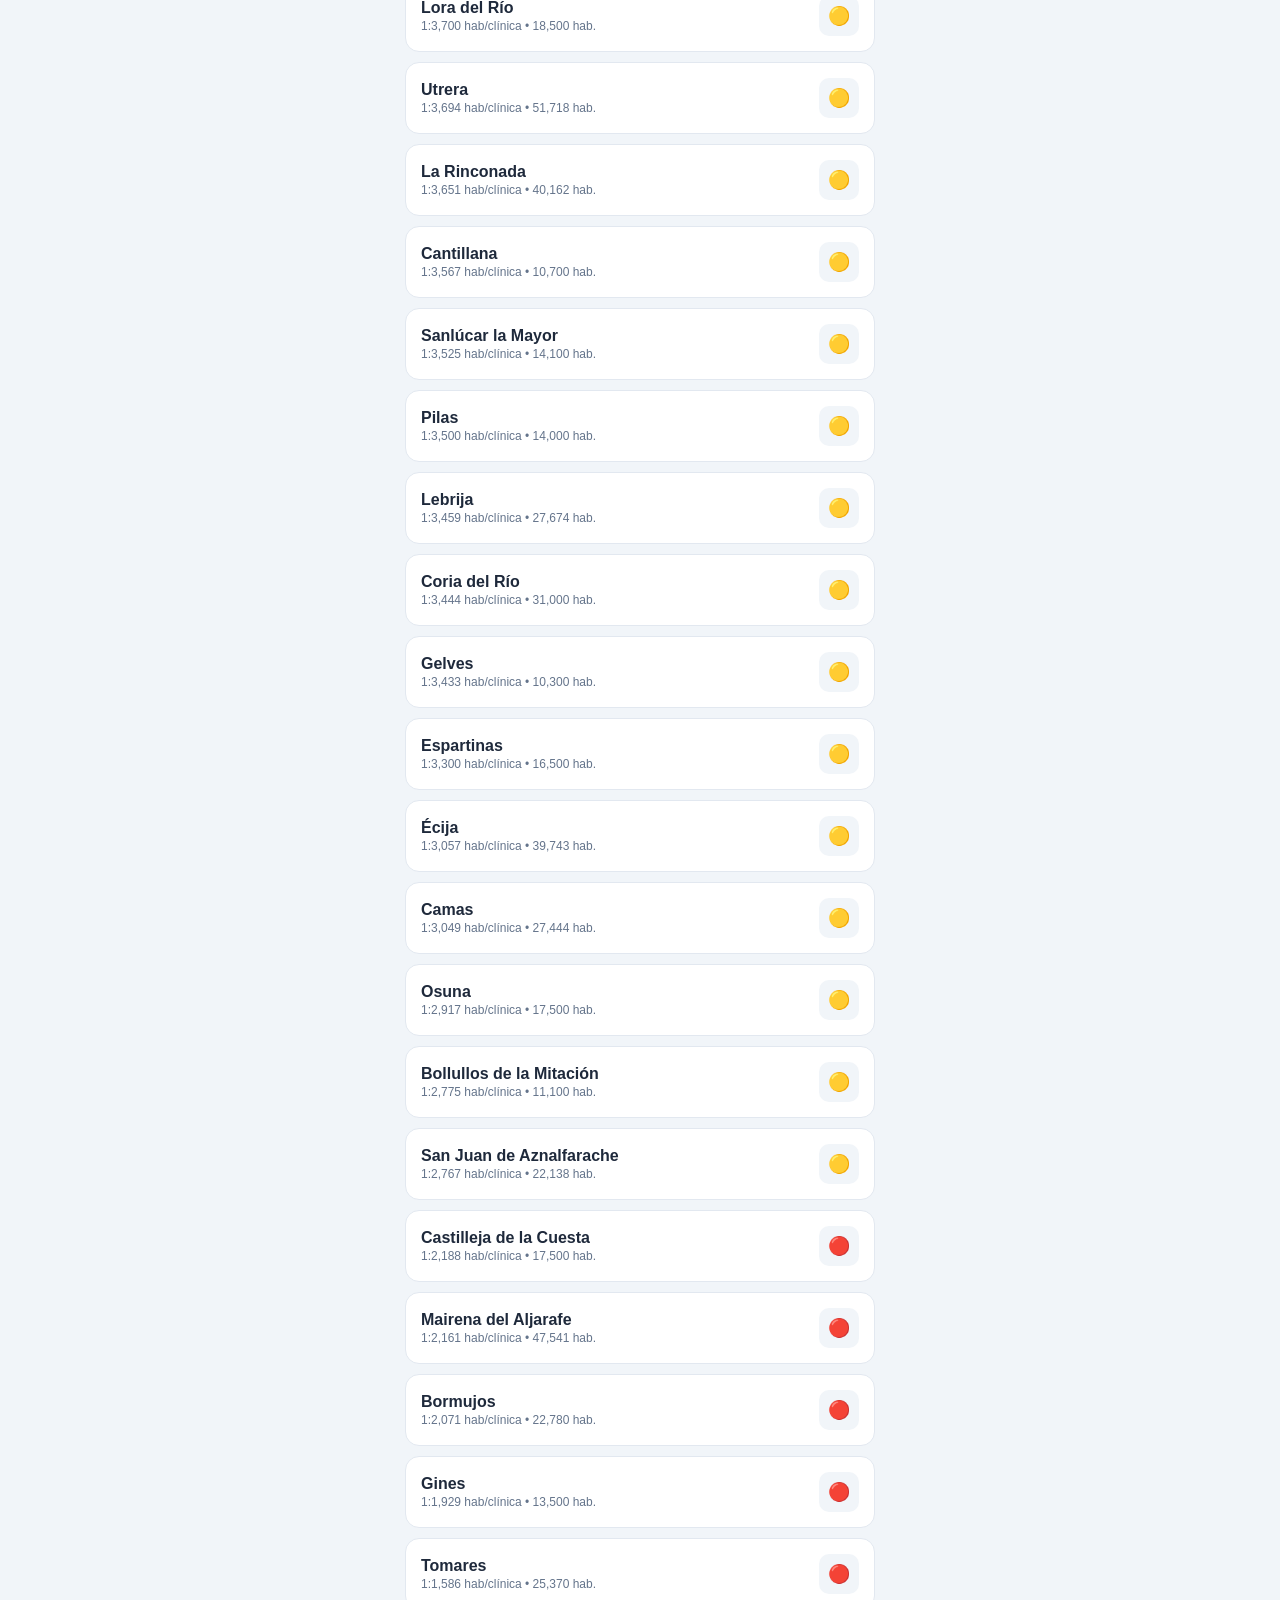
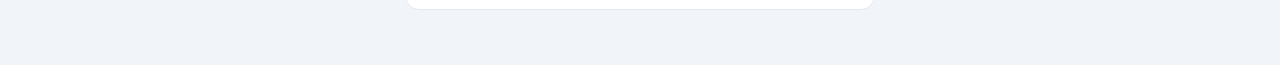
==== commit 79847cad: "Update index.html" ====
--- a/index.html
+++ b/index.html
@@ -3,53 +3,48 @@
 <head>
     <meta charset="UTF-8">
     <meta name="viewport" content="width=device-width, initial-scale=1.0, maximum-scale=1.0, user-scalable=no">
-    <title>FisioEstrategia Sevilla</title>
+    <title>FisioEstrategia Sevilla PRO</title>
     <style>
         :root { --p: #10b981; --pd: #059669; --bg: #f1f5f9; --t: #1e293b; --tm: #64748b; }
-        * { box-sizing: border-box; font-family: -apple-system, sans-serif; }
+        * { box-sizing: border-box; font-family: -apple-system, BlinkMacSystemFont, "Segoe UI", Roboto, sans-serif; }
         body { background: var(--bg); color: var(--t); margin: 0; padding-bottom: 40px; }
+        
         .header { background: var(--pd); color: white; padding: 25px; text-align: center; border-bottom: 5px solid rgba(0,0,0,0.1); }
-        .header h1 { margin: 0; font-size: 22px; font-weight: 900; }
+        .header h1 { margin: 0; font-size: 22px; font-weight: 900; letter-spacing: -0.5px; }
+
         .main { max-width: 500px; margin: 0 auto; padding: 15px; }
 
-        /* Filtros */
-        .filter-card { background: white; border-radius: 15px; padding: 15px; margin-bottom: 20px; border: 1px solid #e2e8f0; box-shadow: 0 4px 6px -1px rgba(0,0,0,0.05); }
+        .filter-card { background: white; border-radius: 15px; padding: 18px; margin-bottom: 20px; border: 1px solid #e2e8f0; box-shadow: 0 4px 6px -1px rgba(0,0,0,0.05); }
         .f-label { display: flex; justify-content: space-between; font-weight: 800; font-size: 11px; text-transform: uppercase; color: var(--tm); margin-bottom: 8px; }
         .f-val { background: #ecfdf5; color: var(--pd); padding: 2px 8px; border-radius: 6px; }
-        input[type=range] { width: 100%; accent-color: var(--p); margin-bottom: 15px; }
+        input[type=range] { width: 100%; accent-color: var(--p); margin-bottom: 15px; cursor: pointer; }
 
-        /* Lista */
-        .list { display: flex; flex-direction: column; gap: 8px; }
-        .item { background: white; border-radius: 12px; padding: 12px 15px; display: flex; justify-content: space-between; align-items: center; cursor: pointer; border: 1px solid #e2e8f0; transition: 0.2s; }
+        .list { display: flex; flex-direction: column; gap: 10px; }
+        .item { background: white; border-radius: 14px; padding: 15px; display: flex; justify-content: space-between; align-items: center; cursor: pointer; border: 1px solid #e2e8f0; transition: all 0.2s; }
         .item:active { transform: scale(0.97); background: #f8fafc; }
-        .n { font-weight: 800; font-size: 15px; }
-        .i { font-size: 11px; color: var(--tm); }
-        .r { width: 35px; height: 35px; border-radius: 8px; display: flex; align-items: center; justify-content: center; font-size: 16px; background: #f1f5f9; }
+        .n { font-weight: 800; font-size: 16px; color: var(--t); }
+        .i { font-size: 12px; color: var(--tm); margin-top: 2px; }
+        .r { width: 40px; height: 40px; border-radius: 10px; display: flex; align-items: center; justify-content: center; font-size: 18px; background: #f1f5f9; }
 
-        /* MODAL CALCULADORA */
-        .modal { position: fixed; inset: 0; background: rgba(0,0,0,0.8); display: none; align-items: center; justify-content: center; z-index: 1000; padding: 15px; overflow-y: auto; }
+        .modal { position: fixed; inset: 0; background: rgba(15, 23, 42, 0.9); display: none; align-items: center; justify-content: center; z-index: 1000; padding: 15px; backdrop-filter: blur(4px); }
         .modal.active { display: flex; }
-        .modal-content { background: white; width: 100%; max-width: 450px; border-radius: 20px; padding: 20px; }
-        .m-h { font-size: 20px; font-weight: 900; margin-bottom: 15px; text-align: center; color: var(--pd); border-bottom: 2px solid #f1f5f9; padding-bottom: 10px; }
+        .modal-content { background: white; width: 100%; max-width: 450px; border-radius: 24px; padding: 24px; position: relative; box-shadow: 0 25px 50px -12px rgba(0,0,0,0.5); }
+        .m-h { font-size: 22px; font-weight: 900; margin-bottom: 20px; text-align: center; color: var(--pd); text-transform: uppercase; }
         
-        /* Grid Calculadora Editable */
-        .calc-box { display: grid; grid-template-columns: 1fr 1fr; gap: 10px; margin-bottom: 15px; }
-        .in-group { background: #f1f5f9; padding: 10px; border-radius: 10px; border: 1px solid #e2e8f0; }
-        .in-group label { display: block; font-size: 10px; font-weight: 800; color: var(--tm); text-transform: uppercase; margin-bottom: 6px; }
+        .calc-grid { display: grid; grid-template-columns: 1fr 1fr; gap: 12px; margin-bottom: 20px; }
+        .in-group { background: #f8fafc; padding: 12px; border-radius: 12px; border: 1px solid #e2e8f0; }
+        .in-group label { display: block; font-size: 10px; font-weight: 800; color: var(--tm); text-transform: uppercase; margin-bottom: 8px; }
+        .in-group input { width: 100%; border: 2px solid #cbd5e1; border-radius: 8px; padding: 8px; background: white; font-size: 18px; font-weight: 800; color: var(--t); outline: none; text-align: center; transition: border-color 0.2s; }
+        .in-group input:focus { border-color: var(--p); background: #f0fdf4; }
         
-        /* Estilo inputs editables */
-        .in-group input { width: 100%; border: 2px solid #cbd5e1; border-radius: 6px; padding: 6px; background: white; font-size: 16px; font-weight: 800; color: var(--t); outline: none; transition: 0.2s; text-align: center; }
-        .in-group input:focus { border-color: var(--p); box-shadow: 0 0 0 3px rgba(16, 185, 129, 0.2); }
-        
-        .res-box { background: var(--t); color: white; padding: 15px; border-radius: 12px; text-align: center; margin-bottom: 15px; }
-        .res-val { font-size: 26px; font-weight: 900; color: var(--p); margin-top: 5px; }
+        .res-card { background: var(--t); color: white; padding: 20px; border-radius: 16px; text-align: center; margin-bottom: 20px; }
+        .res-lbl { font-size: 11px; opacity: 0.7; text-transform: uppercase; font-weight: 800; letter-spacing: 1px; }
+        .res-val { font-size: 32px; font-weight: 900; color: var(--p); margin-top: 4px; }
 
-        /* Botones de acción */
-        .btn-link { display: block; text-align: center; padding: 14px; border-radius: 10px; text-decoration: none; font-weight: 800; margin-bottom: 8px; font-size: 14px; transition: 0.2s; }
-        .btn-link:active { transform: scale(0.98); }
+        .btn { display: block; text-align: center; padding: 15px; border-radius: 12px; text-decoration: none; font-weight: 800; font-size: 14px; margin-bottom: 10px; transition: 0.2s; border: none; cursor: pointer; }
         .b-maps { background: #e2e8f0; color: #1e293b; }
         .b-id { background: var(--pd); color: white; }
-        .b-close { width: 100%; border: none; background: none; color: #ef4444; font-weight: 800; cursor: pointer; padding: 12px; text-transform: uppercase; font-size: 12px; margin-top: 5px;}
+        .b-close { width: 100%; background: transparent; color: #94a3b8; text-transform: uppercase; font-size: 12px; margin-top: 5px; }
     </style>
 </head>
 <body>
@@ -72,50 +67,55 @@
 
     <div id="md" class="modal">
         <div class="modal-content">
-            <div id="mt" class="m-h"></div>
+            <div id="mt" class="m-h">MUNICIPIO</div>
             
-            <div class="calc-box">
-                <div class="in-group" style="background:#fee2e2; border-color:#fca5a5;"><label style="color:#dc2626">Clínicas Estimadas</label><div id="m-clinicas" style="font-weight:900; font-size:18px; color:#b91c1c; text-align:center;"></div></div>
-                <div class="in-group" style="background:#ecfdf5; border-color:#6ee7b7;"><label style="color:var(--pd)">Ratio Hab/Clínica</label><div id="m-ratio" style="font-weight:900; font-size:18px; color:var(--pd); text-align:center;"></div></div>
+            <div class="calc-grid">
+                <div class="in-group" style="background:#fee2e2; border-color:#fecaca;">
+                    <label style="color:#b91c1c">Competencia Real</label>
+                    <div id="m-clinicas" style="font-weight:900; font-size:20px; color:#b91c1c; text-align:center;">-</div>
+                </div>
+                <div class="in-group" style="background:#ecfdf5; border-color:#d1fae5;">
+                    <label style="color:var(--pd)">Habitantes / Clínica</label>
+                    <div id="m-ratio" style="font-weight:900; font-size:20px; color:var(--pd); text-align:center;">-</div>
+                </div>
                 
-                <div class="in-group"><label>Precio Sesión (€)</label><input type="number" id="c-pre" value="45" oninput="calc()"></div>
-                <div class="in-group"><label>Sesiones / Mes</label><input type="number" id="c-ses" value="80" oninput="calc()"></div>
-                <div class="in-group"><label>Alquiler Local (€)</label><input type="number" id="c-alq" value="600" oninput="calc()"></div>
-                <div class="in-group"><label>Autónomo + Gastos</label><input type="number" id="c-gas" value="600" oninput="calc()"></div>
+                <div class="in-group"><label>Precio/Sesión (€)</label><input type="number" id="c-pre" value="45" oninput="calc()"></div>
+                <div class="in-group"><label>Sesiones/Mes</label><input type="number" id="c-ses" value="80" oninput="calc()"></div>
+                <div class="in-group"><label>Alquiler Local</label><input type="number" id="c-alq" value="650" oninput="calc()"></div>
+                <div class="in-group"><label>Gastos + Autónomo</label><input type="number" id="c-gas" value="600" oninput="calc()"></div>
             </div>
 
-            <div class="res-box">
-                <div style="font-size:11px; opacity:0.8; text-transform:uppercase; font-weight:800; letter-spacing: 0.5px;">Beneficio Neto Mensual Estimado</div>
+            <div class="res-card">
+                <div class="res-lbl">Beneficio Neto Estimado</div>
                 <div id="res-total" class="res-val">0 €</div>
             </div>
 
-            <a id="bm" target="_blank" class="btn-link b-maps">📍 Ver Clínicas en Mapa</a>
-            <a id="bi" target="_blank" class="btn-link b-id">🏠 Buscar Locales (Idealista)</a>
-            <button class="b-close" onclick="closeM()">Volver al Listado</button>
+            <a id="bm" target="_blank" class="btn b-maps">📍 Ver Competencia en Mapa</a>
+            <a id="bi" target="_blank" class="btn b-id">🏠 Buscar Locales en Idealista</a>
+            <button class="btn b-close" onclick="closeM()">Cerrar</button>
         </div>
     </div>
 
     <script>
-        // DATOS CALIBRADOS: Se ha ajustado la variable 'c' (clínicas) a números más realistas de 2026.
         const data = [
-            {n:"Dos Hermanas",p:138981,c:35,r:29500},{n:"Alcalá de Guadaíra",p:76547,c:20,r:26800},
-            {n:"Utrera",p:51718,c:15,r:24200},{n:"Mairena del Aljarafe",p:47541,c:25,r:35400},
-            {n:"La Rinconada",p:40162,c:12,r:25900},{n:"Écija",p:39743,c:14,r:23500},
-            {n:"Los Palacios y Villafranca",p:38698,c:12,r:22800},{n:"Coria del Río",p:31000,c:10,r:23100},
-            {n:"Morón de la Frontera",p:27280,c:8,r:21500},{n:"Carmona",p:29551,c:8,r:25100},
-            {n:"Lebrija",p:27674,c:8,r:22100},{n:"Camas",p:27444,c:10,r:25400},
-            {n:"Tomares",p:25370,c:15,r:38200},{n:"Mairena del Alcor",p:23700,c:7,r:24500},
-            {n:"Bormujos",p:22780,c:10,r:31500},{n:"San Juan de Aznalfarache",p:22138,c:8,r:24800},
-            {n:"Arahal",p:19500,c:5,r:21500},{n:"Marchena",p:19300,c:5,r:20800},
+            {n:"Dos Hermanas",p:138981,c:32,r:29500},{n:"Alcalá de Guadaíra",p:76547,c:18,r:26800},
+            {n:"Utrera",p:51718,c:14,r:24200},{n:"Mairena del Aljarafe",p:47541,c:22,r:35400},
+            {n:"La Rinconada",p:40162,c:11,r:25900},{n:"Écija",p:39743,c:13,r:23500},
+            {n:"Los Palacios y Villafranca",p:38698,c:10,r:22800},{n:"Coria del Río",p:31000,c:9,r:23100},
+            {n:"Morón de la Frontera",p:27280,c:7,r:21500},{n:"Carmona",p:29551,c:7,r:25100},
+            {n:"Lebrija",p:27674,c:8,r:22100},{n:"Camas",p:27444,c:9,r:25400},
+            {n:"Tomares",p:25370,c:16,r:38200},{n:"Mairena del Alcor",p:23700,c:6,r:24500},
+            {n:"Bormujos",p:22780,c:11,r:31500},{n:"San Juan de Aznalfarache",p:22138,c:8,r:24800},
+            {n:"Arahal",p:19500,c:4,r:21500},{n:"Marchena",p:19300,c:5,r:20800},
             {n:"El Viso del Alcor",p:19200,c:5,r:21800},{n:"Lora del Río",p:18500,c:5,r:21000},
             {n:"Osuna",p:17500,c:6,r:22500},{n:"Castilleja de la Cuesta",p:17500,c:8,r:28000},
-            {n:"La Algaba",p:16500,c:4,r:22500},{n:"Espartinas",p:16500,c:6,r:36000},
-            {n:"Las Cabezas de San Juan",p:16200,c:4,r:20500},{n:"Sanlúcar la Mayor",p:14100,c:5,r:24500},
+            {n:"La Algaba",p:16500,c:3,r:22500},{n:"Espartinas",p:16500,c:5,r:36000},
+            {n:"Las Cabezas de San Juan",p:16200,c:4,r:20500},{n:"Sanlúcar la Mayor",p:14100,c:4,r:24500},
             {n:"Pilas",p:14000,c:4,r:21000},{n:"Guillena",p:13500,c:3,r:23000},
-            {n:"Gines",p:13500,c:8,r:34000},{n:"Brenes",p:12500,c:3,r:20500},
-            {n:"Estepa",p:12400,c:4,r:21000},{n:"Alcalá del Río",p:12200,c:3,r:22000},
-            {n:"Bollullos de la Mitación",p:11100,c:4,r:28000},{n:"La Puebla de Cazalla",p:10900,c:3,r:20000},
-            {n:"Cantillana",p:10700,c:3,r:19500},{n:"Gelves",p:10300,c:4,r:29000}
+            {n:"Gines",p:13500,c:7,r:34000},{n:"Brenes",p:12500,c:3,r:20500},
+            {n:"Estepa",p:12400,c:3,r:21000},{n:"Alcalá del Río",p:12200,c:3,r:22000},
+            {n:"Bollullos de la Mitación",p:11100,c:4,r:28000},{n:"La Puebla de Cazalla",p:10900,c:2,r:20000},
+            {n:"Cantillana",p:10700,c:3,r:19500},{n:"Gelves",p:10300,c:3,r:29000}
         ];
 
         function calc() {
@@ -123,26 +123,23 @@
             const ses = parseFloat(document.getElementById('c-ses').value) || 0;
             const alq = parseFloat(document.getElementById('c-alq').value) || 0;
             const gas = parseFloat(document.getElementById('c-gas').value) || 0;
-            
             const total = (pre * ses) - alq - gas;
-            document.getElementById('res-total').innerText = total.toLocaleString() + " €";
-            document.getElementById('res-total').style.color = total >= 0 ? "#10b981" : "#f87171";
+            const el = document.getElementById('res-total');
+            el.innerText = total.toLocaleString() + " €";
+            el.style.color = total >= 0 ? "#10b981" : "#ef4444";
         }
 
         function openM(item) {
             const ratio = Math.round(item.p / item.c);
-            document.getElementById('mt').innerText = item.n.toUpperCase();
-            
+            document.getElementById('mt').innerText = item.n;
             document.getElementById('m-clinicas').innerText = item.c;
             document.getElementById('m-ratio').innerText = "1:" + ratio.toLocaleString();
             
-            // Enlace de MAPS totalmente funcional y corregido
-            const cleanName = item.n.toLowerCase().normalize("NFD").replace(/[\u0300-\u036f]/g, "").replace(/\s+/g, '+');
-            document.getElementById('bm').href = `https://www.google.com/maps/search/clinica+fisioterapia+en+${cleanName}+sevilla`;
+            const qMap = encodeURIComponent(`clínica fisioterapia en ${item.n} Sevilla`);
+            document.getElementById('bm').href = `https://www.google.com/maps/search/${qMap}`;
             
-            // Enlace de IDEALISTA
-            const idealistaName = item.n.toLowerCase().normalize("NFD").replace(/[\u0300-\u036f]/g, "").replace(/\s+/g, '-');
-            document.getElementById('bi').href = `https://www.idealista.com/alquiler-locales/${idealistaName}-sevilla/`;
+            const qIde = item.n.toLowerCase().normalize("NFD").replace(/[\u0300-\u036f]/g, "").replace(/\s+/g, '-');
+            document.getElementById('bi').href = `https://www.idealista.com/alquiler-locales/${qIde}-sevilla/`;
             
             document.getElementById('md').classList.add('active');
             calc();
@@ -155,12 +152,14 @@
             const minR = document.getElementById('rf').value;
             document.getElementById('pv').innerText = parseInt(minP).toLocaleString();
             document.getElementById('rv').innerText = parseInt(minR).toLocaleString() + ' €';
+            
             const list = document.getElementById('list');
             list.innerHTML = '';
             
             data.filter(d => d.p >= minP && d.r >= minR).sort((a,b) => (b.p/b.c) - (a.p/a.c)).forEach(item => {
                 const ratio = Math.round(item.p/item.c);
-                const emoji = ratio > 6000 ? "🟢" : (ratio > 3000 ? "🟡" : "🔴"); // Ajuste de semáforo más realista
+                // NUEVO CRITERIO: Verde > 5000 | Amarillo > 2500 | Rojo < 2500
+                const emoji = ratio > 5000 ? "🟢" : (ratio > 2500 ? "🟡" : "🔴");
                 const div = document.createElement('div');
                 div.className = 'item';
                 div.onclick = () => openM(item);
